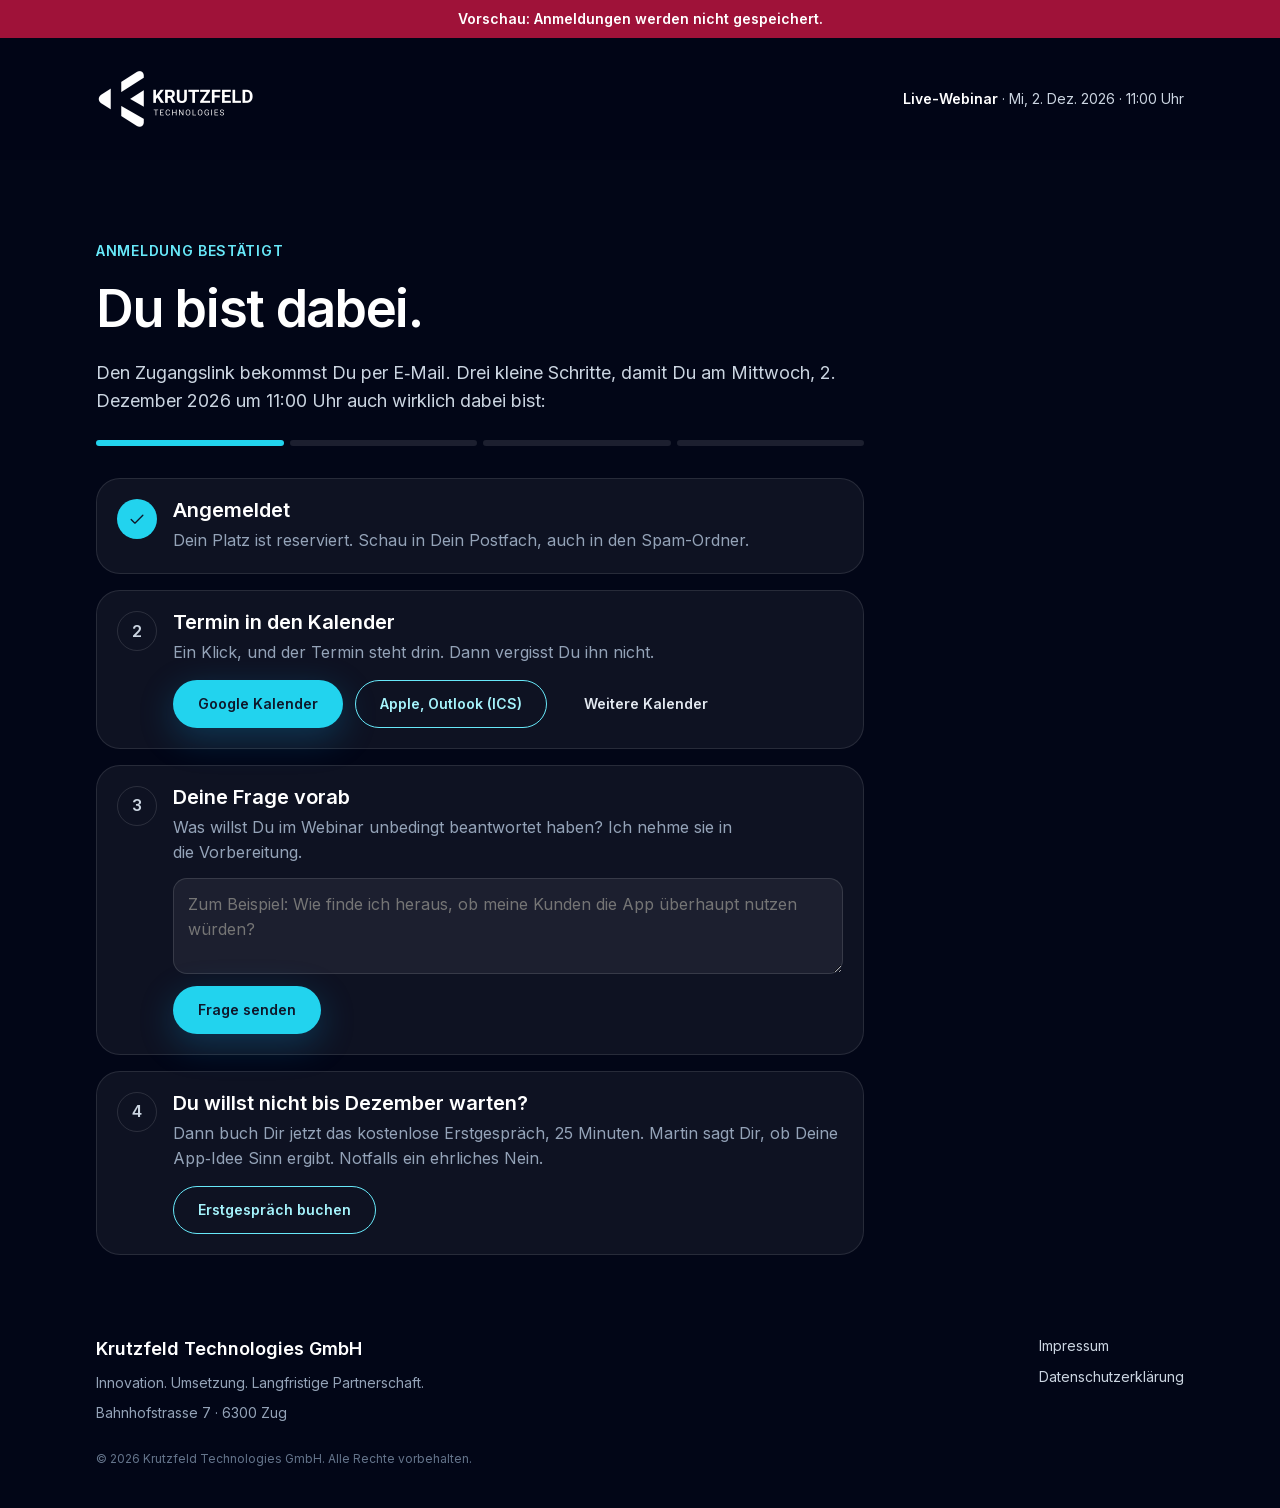
==== danke.html @ 0227784b "UX-Iteration 4: Bausteine der Website krutzfeld.tech (Super-Button, Punktlisten, Marquee, Prozesskar" ====
<!doctype html>
<html lang="de">
<head>
<meta charset="utf-8">
<meta name="viewport" content="width=device-width, initial-scale=1">
<title>Du bist dabei · Live-Webinar</title>
<meta name="robots" content="noindex, nofollow">
<link rel="preload" href="assets/fonts/inter-latin.woff2" as="font" type="font/woff2" crossorigin>
<link rel="stylesheet" href="assets/css/style.css">
<link rel="icon" href="assets/img/logo-wordmark.png">
<script src="assets/js/config.js" defer></script>
<script src="assets/js/danke.js" defer></script>
</head>
<body>
<svg width="0" height="0" style="position:absolute" aria-hidden="true"><symbol id="i-haken" viewBox="0 0 24 24"><path d="M5 12.5 9.5 17 19 7.5"/></symbol></svg>
<div class="vorschau" role="status">Vorschau: Anmeldungen werden nicht gespeichert.</div>
<header class="header"><div class="wrap">
  <a href="index.html" aria-label="Krutzfeld Technologies"><img class="logo" src="assets/img/logo-bg-black.png" alt="Krutzfeld Technologies Logo" width="640" height="360"></a>
  <p class="termin"><b>Live-Webinar</b> · <span data-ev="datumKurz">Mi, 2. Dez. 2026</span> · <span data-ev="zeitText">11:00 Uhr</span></p>
</div></header>
<main>
<section class="hero">
  <div class="wrap">
    <p class="eyebrow">Anmeldung bestätigt</p>
    <h1 style="font-size:clamp(2rem,4.5vw,3.25rem);font-weight:600;letter-spacing:-.025em;margin-top:1rem">Du bist dabei<span data-vorname-komma></span>.</h1>
    <p class="lead" style="margin-top:1.25rem;max-width:48rem">Den Zugangslink bekommst Du per E&#8209;Mail<span data-email-hinweis></span>. Drei kleine Schritte, damit Du am <span data-ev="datumLang">Mittwoch, 2. Dezember 2026</span> um <span data-ev="zeitText">11:00 Uhr</span> auch wirklich dabei bist:</p>
    <div class="fortschritt" aria-hidden="true"><i class="voll"></i><i data-f="kalender"></i><i data-f="frage"></i><i data-f="gespraech"></i></div>
    <ol class="schritte">
      <li class="erledigt"><span class="s"><svg class="i"><use href="#i-haken"/></svg></span><div><h3>Angemeldet</h3><p class="muted">Dein Platz ist reserviert. Schau in Dein Postfach, auch in den Spam-Ordner.</p></div></li>
      <li data-schritt="kalender"><span class="s">2</span><div><h3>Termin in den Kalender</h3><p class="muted">Ein Klick, und der Termin steht drin. Dann vergisst Du ihn nicht.</p>
        <div class="aktionen"><a class="cta primaer" data-kalender="google" href="#" target="_blank" rel="noopener">Google Kalender</a><a class="cta sekundaer" data-kalender="ics" href="#" download="webinar-krutzfeld.ics">Apple, Outlook (ICS)</a><a class="cta tertiaer" data-kalender="addevent" href="#" target="_blank" rel="noopener">Weitere Kalender</a></div></div></li>
      <li data-schritt="frage"><span class="s">3</span><div><h3>Deine Frage vorab</h3><p class="muted">Was willst Du im Webinar unbedingt beantwortet haben? Ich nehme sie in die Vorbereitung.</p>
        <form data-frage-form style="margin-top:.75rem;display:grid;gap:.75rem"><label class="sr-only" for="frage">Deine Frage</label><textarea id="frage" name="frage" placeholder="Zum Beispiel: Wie finde ich heraus, ob meine Kunden die App überhaupt nutzen würden?"></textarea><div><button class="cta primaer" type="submit">Frage senden</button></div><p class="muted" data-frage-ok hidden>Danke, Deine Frage ist angekommen.</p></form></div></li>
      <li data-schritt="gespraech"><span class="s">4</span><div><h3>Du willst nicht bis Dezember warten?</h3><p class="muted">Dann buch Dir jetzt das kostenlose Erstgespräch, 25 Minuten. Martin sagt Dir, ob Deine App&#8209;Idee Sinn ergibt. Notfalls ein ehrliches Nein.</p>
        <div class="aktionen"><a class="cta sekundaer" data-link="erstgespraech" href="#" target="_blank" rel="noopener">Erstgespräch buchen</a></div></div></li>
    </ol>
  </div>
</section>
</main>
<footer>
  <div class="wrap">
    <div><p class="firma">Krutzfeld Technologies GmbH</p><p class="claim">Innovation. Umsetzung. Langfristige Partnerschaft.</p><p class="claim">Bahnhofstrasse 7 · 6300 Zug</p></div>
    <nav><a href="https://krutzfeld.tech/impressum" rel="noopener">Impressum</a><a href="https://krutzfeld.tech/datenschutz" rel="noopener">Datenschutzerklärung</a></nav>
  </div>
  <p class="wrap copy">© 2026 Krutzfeld Technologies GmbH. Alle Rechte vorbehalten.</p>
</footer>
</body>
</html>
---- assets/css/style.css ----
/* Krutzfeld Technologies · Webinar-Landingpage · Bausteine der Website krutzfeld.tech (Tailwind-Stil nachgebaut) */
@font-face{font-family:'Inter';font-style:normal;font-weight:100 900;font-display:swap;src:url('../fonts/inter-latin.woff2') format('woff2');unicode-range:U+0000-00FF,U+0131,U+0152-0153,U+02BB-02BC,U+02C6,U+02DA,U+02DC,U+0304,U+0308,U+0329,U+2000-206F,U+20AC,U+2122,U+2191,U+2193,U+2212,U+2215,U+FEFF,U+FFFD}
:root{
  --slate-950:#020617;--slate-900:#0f172a;--slate-800:#1e293b;
  --white:#fff;--slate-100:#f1f5f9;--slate-200:#e2e8f0;--slate-300:#cbd5e1;--slate-400:#94a3b8;--slate-500:#64748b;
  --cyan-50:#ecfeff;--cyan-100:#cffafe;--cyan-200:#a5f3fc;--cyan-300:#67e8f9;--cyan-400:#22d3ee;
  --rose-50:#fff1f2;--rose-100:#ffe4e6;--rose-300:#fda4af;--rose-400:#fb7185;
  --max:72rem;--gutter:1rem;
}
*{box-sizing:border-box;margin:0;padding:0}
html{scroll-behavior:smooth;-webkit-text-size-adjust:100%;color-scheme:dark}
body{font-family:'Inter',system-ui,-apple-system,'Segoe UI',sans-serif;background:var(--slate-950);color:var(--slate-200);line-height:1.6;font-size:16px;overflow-x:hidden}
body.popup-offen{overflow:hidden}
img{display:block;max-width:100%;height:auto}
a{color:var(--cyan-200)}
button{font:inherit;cursor:pointer;color:inherit}
h1,h2,h3{color:var(--white);line-height:1.15;text-wrap:balance}
h2{font-size:1.875rem;font-weight:600}
@media(min-width:768px){h2{font-size:2.25rem}}
h3{font-size:1.25rem;font-weight:600}
p{text-wrap:pretty}
svg.i{width:1.25rem;height:1.25rem;stroke:currentColor;fill:none;stroke-width:1.6;stroke-linecap:round;stroke-linejoin:round;flex:none}
.sr-only{position:absolute;width:1px;height:1px;overflow:hidden;clip:rect(0 0 0 0);white-space:nowrap}
.hidden{display:none !important}

/* Raster wie die Website: max-w-6xl, px-4 md:px-6 lg:px-8 */
.wrap{max-width:var(--max);margin:0 auto;padding:0 var(--gutter)}
@media(min-width:768px){.wrap{padding:0 1.5rem}}
@media(min-width:1024px){.wrap{padding:0 2rem}}
section{padding:4rem 0}
@media(min-width:768px){section{padding:5rem 0}}
@media(min-width:1024px){section.gross{padding:6rem 0}}
.bg-900{background:var(--slate-900)}
.eyebrow{font-size:.875rem;font-weight:600;text-transform:uppercase;letter-spacing:.05em;color:var(--cyan-300)}
.eyebrow.weit{letter-spacing:.3em;font-size:.75rem;color:var(--cyan-200)}
.kopf{max-width:48rem}
.kopf>*+*{margin-top:1rem}
.lead{font-size:1.125rem;color:var(--slate-300)}
.lead.gross{font-size:1.5rem;color:var(--slate-200)}
.glow{color:oklch(.917 .08 205.041);text-shadow:0 0 10px rgba(6,182,212,.65),0 0 20px rgba(6,182,212,.45),0 0 30px rgba(14,165,233,.35),0 0 40px rgba(14,165,233,.28),0 0 50px rgba(59,130,246,.25),0 0 60px rgba(45,212,191,.2),0 0 70px rgba(255,255,255,.2)}
.muted{color:var(--slate-400)}
.stack>*+*{margin-top:1rem}

/* Listen mit Punkt wie auf der Website */
ul.punkte{list-style:none;display:grid;gap:.75rem}
ul.punkte li{display:flex;align-items:flex-start;gap:.75rem;line-height:1.6;color:var(--slate-200)}
ul.punkte li::before{content:'';flex:none;margin-top:.6rem;width:.625rem;height:.625rem;border-radius:999px;background:rgba(103,232,249,.8)}
ul.punkte.rose li::before{background:var(--rose-300)}
ul.punkte.weiss li::before{background:#fff}
ul.punkte.klein li{font-size:.9375rem}
ul.punkte.klein li::before{width:.5rem;height:.5rem;margin-top:.55rem}

/* Boxen */
.box{border:1px solid rgba(255,255,255,.1);background:rgba(255,255,255,.05);border-radius:2rem;padding:1.5rem}
@media(min-width:768px){.box{padding:2rem}}
.box.r3{border-radius:1.5rem}
.box.schatten{box-shadow:0 25px 50px -12px rgba(0,0,0,.3)}
.box.cyan{border-color:rgba(34,211,238,.3);background:rgba(34,211,238,.1);box-shadow:0 25px 50px -12px rgba(22,78,99,.4)}
.box.rose{border-color:rgba(251,113,133,.3);background:rgba(244,63,94,.1)}
.box.verlauf{background:linear-gradient(135deg,var(--slate-900),var(--slate-950) 50%,var(--slate-950));box-shadow:0 25px 50px -12px rgba(0,0,0,.4)}
.pill{display:inline-flex;align-items:center;gap:.5rem;border-radius:999px;background:rgba(103,232,249,.2);padding:.25rem 1rem;font-size:.75rem;font-weight:600;text-transform:uppercase;letter-spacing:.05em;color:var(--cyan-100)}
.pill.rand{background:transparent;border:1px solid rgba(255,255,255,.25);color:var(--slate-200);letter-spacing:.3em;font-size:.7rem;padding:.35rem .9rem}
.tilt{transform-style:preserve-3d;transition:transform .2s ease,box-shadow .2s ease,border-color .2s ease}
.tilt:hover{border-color:rgba(103,232,249,.4)}

/* Knöpfe: Super-Button der Website und CTA-Varianten */
.super{position:relative;display:inline-flex;align-items:center;justify-content:center;gap:12px;padding:14px 28px;background:linear-gradient(145deg,#0f0f0f,#1c1c1c);border:2px solid rgba(255,255,255,.2);border-radius:100px;color:#fff;font-size:16px;font-weight:600;letter-spacing:.5px;overflow:hidden;transition:all .4s ease-in-out;box-shadow:0 0 20px rgba(0,255,255,.1);backdrop-filter:blur(8px);z-index:1;text-decoration:none;text-align:center}
.super span{position:relative;z-index:1}
.super::before{content:'';position:absolute;top:-50%;left:-50%;width:200%;height:200%;background:conic-gradient(from 0deg,#00ffff,#ffffff,#c0ffff);animation:rotate 4s linear infinite;z-index:-2}
.super::after{content:'';position:absolute;inset:2px;background:#0a0a0a;border-radius:inherit;z-index:-1}
.super:hover{transform:scale(1.05);box-shadow:0 0 40px rgba(0,255,255,.2)}
.super:focus-visible{outline:2px solid var(--cyan-200);outline-offset:3px}
@keyframes rotate{to{transform:rotate(360deg)}}
.cta{display:inline-flex;align-items:center;justify-content:center;border-radius:999px;padding:.75rem 1.5rem;font-size:.875rem;font-weight:600;transition:background .2s ease,color .2s ease;text-decoration:none;border:1px solid transparent}
.cta.primaer{background:var(--cyan-400);color:var(--slate-900);box-shadow:0 10px 35px rgba(14,165,233,.25)}
.cta.primaer:hover{background:var(--cyan-300)}
.cta.sekundaer{border-color:var(--cyan-300);color:var(--cyan-200)}
.cta.sekundaer:hover{background:rgba(103,232,249,.1)}
.cta.tertiaer{color:var(--slate-200)}
.cta.tertiaer:hover{color:#fff}
.cta:focus-visible{outline:2px solid var(--cyan-200);outline-offset:2px}
.aktionen{display:flex;flex-wrap:wrap;gap:.75rem;align-items:center}
.cta-hinweis{font-size:.875rem;color:var(--slate-400);margin-top:.75rem}

/* Vorschau-Banner */
.vorschau{display:none;background:#9f1239;color:#fff;text-align:center;font-size:.875rem;font-weight:600;padding:.5rem var(--gutter)}
body.vorschau-modus .vorschau{display:block}

/* Header wie die Website */
.header{position:sticky;top:0;z-index:50;background:rgba(2,6,23,.8);backdrop-filter:blur(12px);-webkit-backdrop-filter:blur(12px)}
.header .wrap{display:flex;align-items:center;justify-content:space-between;gap:1rem;padding-top:1rem;padding-bottom:1rem}
.header .logo{width:10rem;height:auto}
.header .termin{display:none;font-size:.875rem;color:var(--slate-300)}
.header .termin b{color:#fff;font-weight:600}
@media(min-width:900px){.header .termin{display:block}}

/* Hero */
.hero{position:relative;isolation:isolate;overflow:hidden;padding:4rem 0 2rem}
@media(min-width:768px){.hero{padding:5rem 0 2.5rem}}
.hero-grid{display:grid;gap:2.5rem;align-items:center}
@media(min-width:960px){.hero-grid{grid-template-columns:minmax(0,1fr) minmax(0,1fr);gap:3rem}}
.hero h1{font-size:2.25rem;font-weight:600;letter-spacing:-.025em}
@media(min-width:640px){.hero h1{font-size:3rem}}
@media(min-width:1200px){.hero h1{font-size:3.375rem}}
.hero h1 span.block{display:block}
.hero .stack>*+*{margin-top:1.5rem}
ul.haken{list-style:none;display:grid;gap:.75rem;font-size:.875rem;color:var(--slate-300)}
ul.haken li{display:flex;align-items:flex-start;gap:.75rem;padding:0 1rem}
ul.haken li svg{color:var(--cyan-300);margin-top:.1rem}
ul.haken li span{color:var(--slate-100)}
.gastgeber-zeile{display:flex;align-items:center;gap:.875rem;color:var(--slate-300);font-size:.9375rem}
.gastgeber-zeile b{color:#fff;display:block}
.avatar{width:3.25rem;height:3.25rem;border-radius:999px;border:1px solid rgba(255,255,255,.15);background:var(--slate-800);display:flex;align-items:center;justify-content:center;color:#fff;font-weight:600;flex:none;overflow:hidden}
.avatar img{width:100%;height:100%;object-fit:cover}

/* Visual-Rahmen wie motto-visual der Website */
.visual{position:relative;display:flex;flex-direction:column;gap:.75rem;padding:.75rem;border-radius:2rem;border:1px solid rgba(255,255,255,.08);background:radial-gradient(circle at 20% 20%,rgba(34,211,238,.35),rgba(15,23,42,.95)),radial-gradient(circle at 80% 30%,rgba(14,165,233,.25),rgba(15,23,42,.95));box-shadow:0 35px 70px rgba(2,6,23,.7);isolation:isolate;overflow:hidden}
.visual .glowfeld{position:absolute;inset:9%;background:radial-gradient(circle at 35% 30%,rgba(6,182,212,.9),transparent 60%),radial-gradient(circle at 70% 80%,rgba(236,72,153,.5),transparent 70%);filter:blur(45px);opacity:.55;pointer-events:none;z-index:0}
.visual .inhalt{position:relative;z-index:1;border-radius:1.5rem;background:rgba(2,6,23,.55);border:1px solid rgba(255,255,255,.08);padding:1.5rem 1rem;display:flex;justify-content:center}
.visual .caption{position:relative;z-index:1;display:flex;align-items:center;justify-content:space-between;gap:1rem;padding:1rem 1.25rem;border-radius:1.5rem;border:1px solid rgba(255,255,255,.12);background:rgba(8,14,35,.65);backdrop-filter:blur(16px);-webkit-backdrop-filter:blur(16px);font-size:.9375rem;color:var(--slate-200)}
.visual .caption b{color:#fff;font-weight:600}

/* Handy-Mock (schlicht, wie ein Screenshot-Rahmen der Website) */
.phone{width:min(260px,70vw);aspect-ratio:9/16;border-radius:2rem;border:1px solid rgba(255,255,255,.12);background:var(--slate-900);box-shadow:0 20px 60px rgba(2,6,23,.6);padding:1rem;display:flex;flex-direction:column;gap:.75rem}
.phone .titel{display:flex;justify-content:space-between;align-items:baseline;font-size:.875rem;font-weight:600;color:#fff}
.phone .titel span{color:var(--slate-400);font-weight:500}
.phone .fort{height:.375rem;border-radius:999px;background:rgba(255,255,255,.08);overflow:hidden}
.phone .fort i{display:block;height:100%;width:66%;background:var(--cyan-400);border-radius:999px}
.phone .zeile{display:flex;align-items:center;justify-content:space-between;gap:.5rem;border-radius:.875rem;border:1px solid rgba(255,255,255,.1);background:rgba(255,255,255,.04);padding:.75rem .875rem;font-size:.875rem;color:var(--slate-100)}
.phone .zeile svg{color:var(--cyan-300)}
.phone .zeile.offen{border-style:dashed;color:var(--slate-300)}
.phone .zeile.offen svg{color:var(--slate-500)}
.phone .knopf{margin-top:auto;border-radius:999px;background:var(--cyan-400);color:var(--slate-900);text-align:center;padding:.7rem;font-size:.875rem;font-weight:600}

/* Marquee wie die Website */
.marquee{padding:1.5rem 0 2.5rem}
.marquee p{margin-bottom:2rem;text-align:center;font-size:1rem;font-weight:600;text-transform:uppercase;letter-spacing:.3em;color:var(--cyan-200);filter:drop-shadow(0 0 18px rgba(34,211,238,.4))}
.marquee .spur{position:relative;overflow:hidden}
.marquee .spur::before,.marquee .spur::after{content:'';position:absolute;top:0;bottom:0;width:5rem;z-index:1;pointer-events:none}
.marquee .spur::before{left:0;background:linear-gradient(to right,var(--slate-950),rgba(2,6,23,.7),transparent)}
.marquee .spur::after{right:0;background:linear-gradient(to left,var(--slate-950),rgba(2,6,23,.7),transparent)}
.marquee .reihe{--d:50s;display:inline-flex;gap:3rem;padding:0 1rem;animation:marquee var(--d) linear infinite;animation-delay:calc(var(--d) * -.5);will-change:transform}
.marquee .reihe span{font-size:.95rem;letter-spacing:.2em;text-transform:uppercase;color:rgba(34,211,238,.9);white-space:nowrap;text-shadow:0 0 18px rgba(34,211,238,.45),0 0 28px rgba(8,145,178,.35)}
@keyframes marquee{from{transform:translateX(-50%)}to{transform:translateX(0)}}

/* Leiter (Denkfehler) */
.leiter-wrap{display:grid;gap:2.5rem;align-items:center;margin-top:3rem}
@media(min-width:960px){.leiter-wrap{grid-template-columns:minmax(0,1fr) minmax(0,1fr);gap:3rem}}
.leiter{position:relative;list-style:none;display:flex;flex-direction:column;gap:.625rem}
.leiter li{display:flex;align-items:center;gap:1rem;border:1px solid rgba(255,255,255,.1);background:rgba(255,255,255,.05);border-radius:1rem;padding:.9rem 1.1rem;position:relative;color:var(--slate-100)}
.leiter li .s{flex:none;width:2rem;height:2rem;border-radius:.6rem;background:rgba(103,232,249,.12);color:var(--cyan-200);display:flex;align-items:center;justify-content:center;font-weight:600;font-size:.875rem}
.leiter li.verdeckt .t{filter:blur(6px);user-select:none;color:var(--slate-300);max-width:calc(100% - 7rem);overflow:hidden;white-space:nowrap}
.leiter li.verdeckt .s{color:var(--slate-400);background:rgba(255,255,255,.05)}
.leiter li.verdeckt .live{margin-left:auto;font-size:.7rem;letter-spacing:.2em;text-transform:uppercase;color:var(--cyan-200);border:1px solid rgba(165,243,252,.35);border-radius:999px;padding:.2rem .6rem;white-space:nowrap}
.leiter li.ziel{border-color:rgba(103,232,249,.4);background:rgba(34,211,238,.08)}
.leiter svg.sprung{position:absolute;left:0;top:0;width:100%;height:100%;pointer-events:none;overflow:visible}
.leiter svg.sprung path{fill:none;stroke:var(--rose-300);stroke-width:2.5;stroke-linecap:round;stroke-dasharray:100 300;stroke-dashoffset:101;transition:stroke-dashoffset 1.6s ease .3s}
.visible .leiter svg.sprung path{stroke-dashoffset:0}
.leiter svg.sprung .spitze{fill:var(--rose-300);opacity:0;transition:opacity .3s ease 1.7s}
.visible .leiter svg.sprung .spitze{opacity:1}
.sprung-label{position:absolute;left:2.6rem;border:1px solid rgba(251,113,133,.4);background:rgba(244,63,94,.12);color:var(--rose-100);font-size:.8rem;font-weight:600;border-radius:999px;padding:.3rem .7rem;white-space:nowrap;opacity:0;transition:opacity .4s ease 1.2s}
.visible .sprung-label{opacity:1}

/* Raster */
.grid{display:grid;gap:1.5rem}
@media(min-width:768px){.grid.c2{grid-template-columns:1fr 1fr}.grid.c3{grid-template-columns:repeat(3,1fr)}}
.phase{font-size:.75rem;font-weight:600;text-transform:uppercase;letter-spacing:.3em;color:var(--cyan-200)}
.box h3.gross{font-size:1.5rem;margin-top:.75rem}
.box .unter{margin-top:.5rem;font-size:.875rem;color:var(--slate-200)}
.box ul.punkte{margin-top:1.5rem}

/* Beweis: Block wie eine Referenz der Website */
.referenz{display:flex;flex-direction:column;gap:2rem;padding:1.5rem}
@media(min-width:768px){.referenz{flex-direction:row;padding:2.5rem}}
.referenz.umgekehrt{flex-direction:column}
@media(min-width:768px){.referenz.umgekehrt{flex-direction:row-reverse}}
.referenz .bild{width:100%}
@media(min-width:768px){.referenz .bild{width:33.333%}}
.referenz .text{width:100%}
@media(min-width:768px){.referenz .text{width:66.666%}}
.referenz .text>*+*{margin-top:1rem}
.referenz .tag{font-size:.75rem;font-weight:600;text-transform:uppercase;letter-spacing:.05em;color:var(--cyan-200)}
.referenz h3{font-size:1.875rem}
.referenz .rolle{font-size:1rem;font-weight:500;color:var(--slate-300);margin-top:.5rem}
.referenz .bildrahmen{position:relative;overflow:hidden;border-radius:1.5rem;border:1px solid rgba(255,255,255,.1);background:rgba(255,255,255,.05)}
.referenz .bildrahmen img{width:100%;aspect-ratio:1;object-fit:cover}
.referenz .hinweis{font-size:.875rem;color:var(--slate-400)}
.kennzahlen{display:grid;grid-template-columns:repeat(3,1fr);gap:1rem;border-radius:1.5rem;border:1px solid rgba(255,255,255,.1);background:rgba(255,255,255,.05);padding:1.25rem}
@media(min-width:768px){.kennzahlen{grid-template-columns:1fr;gap:1.25rem;padding:1.5rem;height:100%}}
.kennzahlen b{display:block;font-size:2.25rem;font-weight:600;color:#fff;line-height:1}
.kennzahlen span{display:block;margin-top:.35rem;font-size:.8rem;text-transform:uppercase;letter-spacing:.1em;color:var(--slate-400)}
.weg{list-style:none;display:grid;gap:.75rem}
.weg li{display:grid;grid-template-columns:6.5rem 1fr;gap:1rem;align-items:start;border-top:1px solid rgba(255,255,255,.08);padding-top:.75rem}
.weg li .lbl{font-size:.75rem;font-weight:600;text-transform:uppercase;letter-spacing:.2em;color:var(--slate-400);padding-top:.2rem}
.weg li.vorher .lbl{color:var(--rose-300)}
.weg li.danach .lbl{color:var(--cyan-200)}
.weg li p{color:var(--slate-100);font-size:.9375rem}
.zitat{font-size:1.5rem;font-weight:600;color:#fff;line-height:1.35}
@media(min-width:768px){.zitat{font-size:1.75rem}}

/* Ticket als Garantie-Block */
.ticket{display:grid;gap:2rem;align-items:center}
@media(min-width:900px){.ticket{grid-template-columns:minmax(0,1.2fr) minmax(0,.8fr)}}
.ticket h2{margin-top:1rem}
.ticket dl{display:grid;grid-template-columns:auto 1fr;gap:.5rem 1.25rem;margin-top:1.5rem;font-size:1rem}
.ticket dt{color:var(--cyan-100);opacity:.8}
.ticket dd{color:#fff;font-weight:500}
.ticket .rechts{display:flex;flex-direction:column;align-items:flex-start;gap:1rem;border-left:0;padding:0}
@media(min-width:900px){.ticket .rechts{border-left:1px solid rgba(255,255,255,.15);padding-left:2rem}}

/* Für wen: Vergleich */
.vergleich h3{font-size:1.25rem}
.vergleich .box.rose h3{color:var(--rose-50)}
.vergleich .box.cyan h3{color:var(--cyan-50)}
.vergleich ul.punkte{margin-top:1.25rem;font-size:.9375rem}
.vergleich .box.rose ul li{color:rgba(255,228,230,.85)}
.vergleich .box.cyan ul li{color:rgba(207,250,254,.9)}

/* Gastgeber wie founder */
.founder{display:flex;flex-direction:column;align-items:center;gap:2.5rem}
@media(min-width:768px){.founder{flex-direction:row}}
.founder .links{width:100%;max-width:28rem}
@media(min-width:768px){.founder .links,.founder .rechts{width:50%}}
.founder .rechts>*+*{margin-top:1.25rem}
.founder .rechts p{color:var(--slate-200)}
.founder .bildkarte{border-radius:2rem;border:1px solid rgba(255,255,255,.1);background:rgba(255,255,255,.05);padding:1.5rem;box-shadow:0 25px 50px -12px rgba(0,0,0,.3)}
.founder .bildkarte img{border-radius:1.5rem;width:100%;aspect-ratio:1;object-fit:cover;background:#000}
.founder .bildkarte .name{margin-top:1rem;text-align:center;color:#fff;font-weight:600}
.founder .bildkarte .rolle{text-align:center;font-size:.875rem;color:var(--slate-400)}

/* FAQ wie die Website (Artikel, keine Klappen) */
.faq{display:grid;gap:1rem;margin-top:3rem}
@media(min-width:900px){.faq{grid-template-columns:1fr 1fr}}
.faq article{border-radius:1.5rem;border:1px solid rgba(255,255,255,.1);background:rgba(255,255,255,.05);padding:1.25rem}
.faq article h3{font-size:1.125rem}
.faq article p{margin-top:.75rem;color:var(--slate-200)}

/* Motto / Schluss */
.motto{display:grid;gap:2.5rem;align-items:center}
@media(min-width:1024px){.motto{grid-template-columns:minmax(0,1.15fr) minmax(0,.85fr)}}
.motto .statement{font-size:1.875rem;font-weight:600;color:#fff}
@media(min-width:768px){.motto .statement{font-size:2.25rem}}
.motto .stack>*+*{margin-top:1rem}

footer{padding:2.5rem 0;color:var(--slate-300);font-size:.875rem}
footer .wrap{display:flex;flex-direction:column;align-items:flex-start;justify-content:space-between;gap:1.5rem}
@media(min-width:768px){footer .wrap{flex-direction:row}}
footer .firma{font-size:1.125rem;font-weight:600;color:#fff}
footer .claim{margin-top:.5rem;color:var(--slate-400)}
footer nav{display:flex;flex-direction:column;gap:.5rem}
footer nav a{color:var(--slate-300);text-decoration:none}
footer nav a:hover{color:#fff}
footer .copy{margin-top:1.5rem;font-size:.75rem;color:var(--slate-500)}

/* Reveal wie animate-section */
.reveal{opacity:0;transform:translateY(20px);transition:opacity .8s ease,transform .8s ease}
.reveal.visible{opacity:1;transform:none}

/* Sticky-CTA Handy */
.sticky-cta{position:fixed;left:0;right:0;bottom:0;z-index:40;display:flex;align-items:center;justify-content:space-between;gap:.75rem;padding:.625rem var(--gutter) calc(.625rem + env(safe-area-inset-bottom));background:rgba(2,6,23,.9);backdrop-filter:blur(12px);-webkit-backdrop-filter:blur(12px);border-top:1px solid rgba(255,255,255,.1);transform:translateY(110%);transition:transform .3s ease}
.sticky-cta.zeigen{transform:none}
.sticky-cta .t{font-size:.875rem;color:var(--slate-300);line-height:1.3}
.sticky-cta .t b{display:block;color:#fff;font-weight:600}
body.popup-offen .sticky-cta{transform:translateY(110%)}
@media(min-width:760px){.sticky-cta{display:none}}

/* Modal / Popup */
.modal{position:fixed;inset:0;z-index:100;display:none;align-items:flex-end;justify-content:center;background:rgba(2,6,23,.78);backdrop-filter:blur(6px);-webkit-backdrop-filter:blur(6px)}
.modal.offen{display:flex}
@media(min-width:720px){.modal{align-items:center;padding:1.5rem}}
.pop{background:var(--slate-900);border:1px solid rgba(255,255,255,.1);border-radius:2rem 2rem 0 0;width:100%;max-width:34rem;max-height:92vh;overflow:auto;padding:1.5rem 1.25rem 1.75rem;display:flex;flex-direction:column;gap:1rem;position:relative;box-shadow:0 30px 90px rgba(0,0,0,.7)}
.pop>*{flex-shrink:0}
@media(min-width:720px){.pop{border-radius:2rem;padding:2rem}}
.pop .schliessen{position:absolute;right:1rem;top:1rem;background:transparent;border:0;color:var(--slate-400);padding:.4rem;border-radius:999px;display:flex}
.pop .schliessen:hover{color:#fff;background:rgba(255,255,255,.06)}
.pop h3{font-size:1.5rem;padding-right:2.5rem}
.pop .termin{display:flex;flex-wrap:wrap;gap:.5rem 1rem;font-size:.9375rem;color:var(--slate-300);border-radius:1rem;border:1px solid rgba(255,255,255,.12);background:rgba(255,255,255,.04);padding:.875rem 1rem}
.pop .termin b{color:#fff;font-weight:600}
.pop form{display:grid;gap:.75rem}
.pop label{font-size:.875rem;color:var(--slate-400);display:grid;gap:.35rem}
.pop input{width:100%;background:rgba(255,255,255,.06);border:1px solid rgba(255,255,255,.12);border-radius:.875rem;padding:.8rem .9rem;color:#fff;font-size:1rem}
.pop input:focus{outline:2px solid var(--cyan-300);outline-offset:1px;border-color:transparent}
.pop .super{width:100%;margin-top:.25rem}
.pop .klein{font-size:.8125rem;color:var(--slate-400);text-align:center}
.pop .fehler{display:none;color:var(--rose-300);font-size:.875rem}
.pop .fehler.zeigen{display:block}
.kacheln{display:grid;gap:.625rem}
@media(min-width:560px){.kacheln{grid-template-columns:1fr 1fr}}
.kachel{display:flex;flex-direction:column;align-items:flex-start;gap:.25rem;text-align:left;background:rgba(255,255,255,.04);border:1px solid rgba(255,255,255,.12);border-radius:1rem;padding:.9rem 1rem;color:var(--slate-100);font-weight:600;font-size:.9375rem;line-height:1.3;transition:border-color .2s ease,background .2s ease}
.kachel small{font-weight:400;color:var(--slate-400);font-size:.8125rem}
.kachel:hover,.kachel:focus-visible{border-color:var(--cyan-300);outline:0;background:rgba(103,232,249,.08)}
.kachel.aktiv{border-color:var(--cyan-300);background:rgba(103,232,249,.1)}

/* Danke-Seite */
.schritte{list-style:none;display:grid;gap:1rem;margin-top:2rem;max-width:48rem}
.schritte li{display:grid;grid-template-columns:2.5rem 1fr;gap:1rem;border-radius:1.5rem;border:1px solid rgba(255,255,255,.1);background:rgba(255,255,255,.05);padding:1.25rem}
.schritte li .s{width:2.5rem;height:2.5rem;border-radius:999px;display:flex;align-items:center;justify-content:center;font-weight:600;border:1px solid rgba(255,255,255,.12);color:var(--slate-300)}
.schritte li.erledigt .s{background:var(--cyan-400);color:var(--slate-900);border-color:transparent}
.schritte li h3{margin-bottom:.35rem}
.schritte .aktionen{margin-top:.875rem}
textarea{width:100%;min-height:6rem;background:rgba(255,255,255,.06);border:1px solid rgba(255,255,255,.12);border-radius:.875rem;padding:.8rem .9rem;color:#fff;font:inherit;font-size:1rem;resize:vertical}
textarea:focus{outline:2px solid var(--cyan-300);outline-offset:1px}
.fortschritt{display:flex;gap:.375rem;margin-top:1.5rem;max-width:48rem}
.fortschritt i{flex:1;height:.375rem;border-radius:999px;background:rgba(255,255,255,.1)}
.fortschritt i.voll{background:var(--cyan-400)}

@media(prefers-reduced-motion:reduce){
  *,*::before,*::after{animation:none !important;transition:none !important}
  .reveal{opacity:1;transform:none}
  .leiter svg.sprung path{stroke-dashoffset:0}.leiter svg.sprung .spitze,.sprung-label{opacity:1}
}
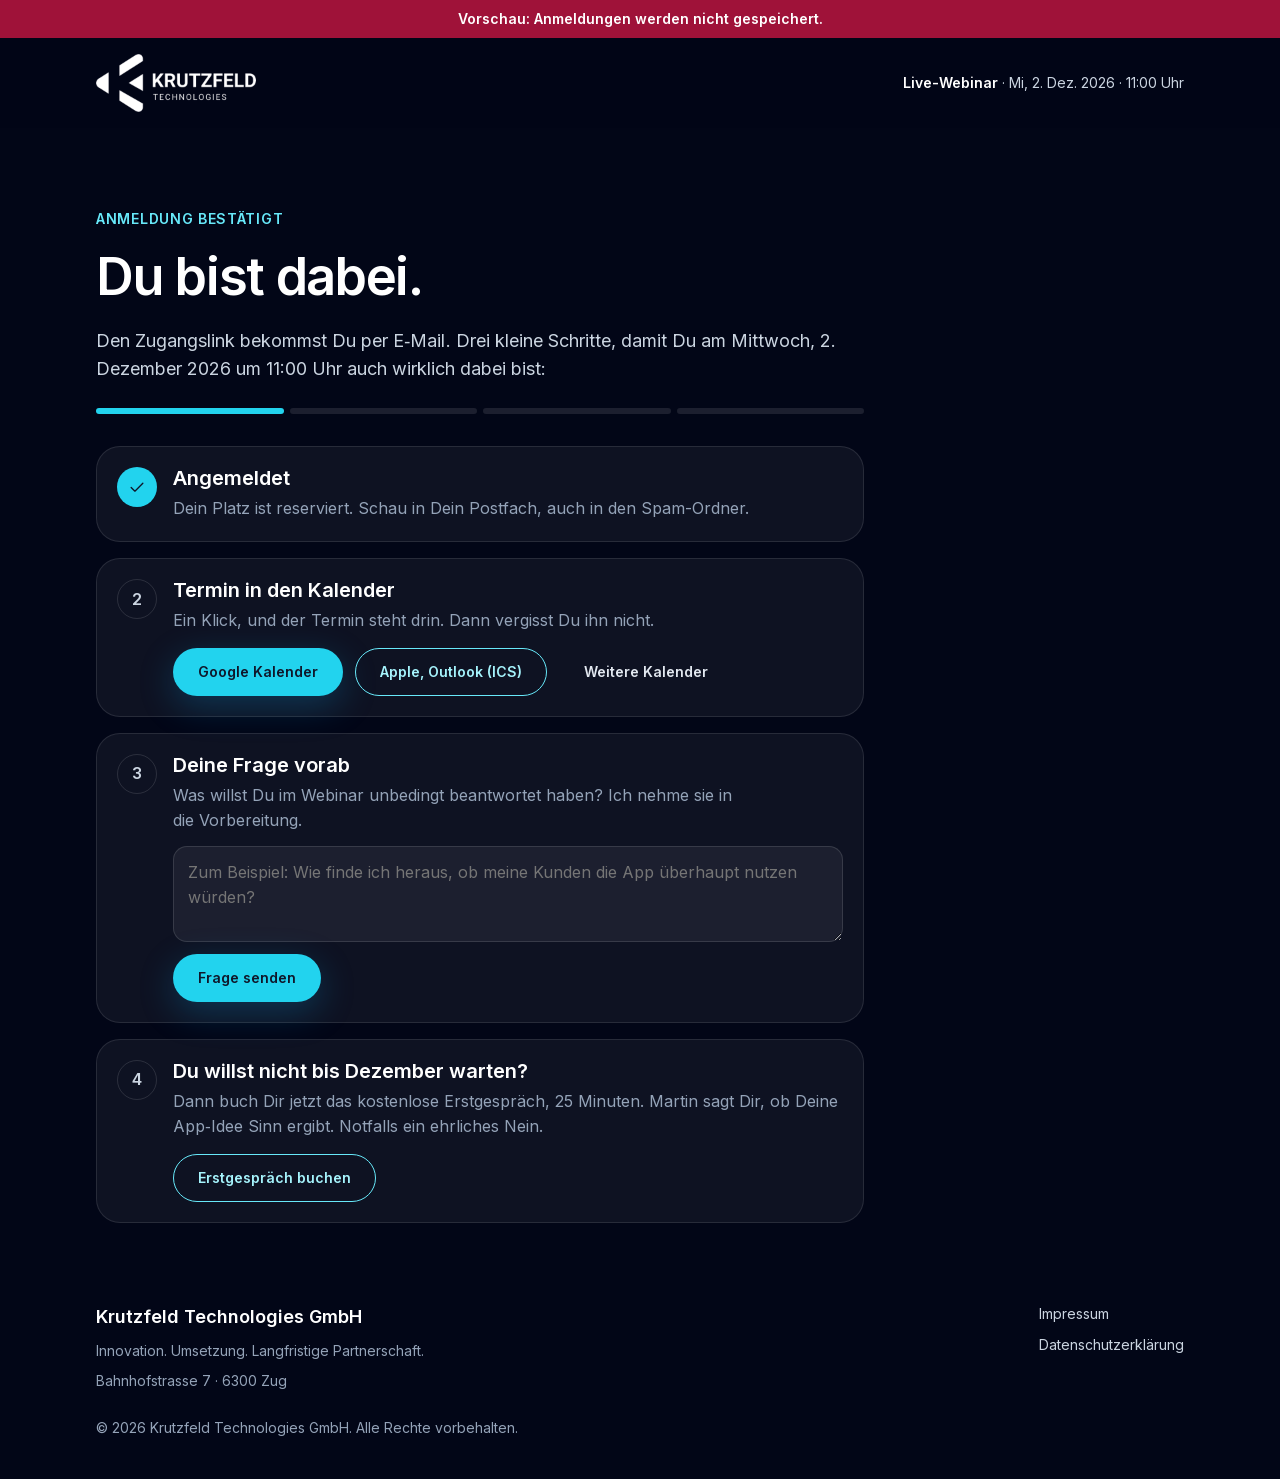
==== commit f2d9f35b: "UX-Iteration 4b: Schriftgrößen ab 14 px, Fußzeilenkontrast, transparentes Logo im Header, Founder-Bi" ====
--- a/danke.html
+++ b/danke.html
@@ -15,7 +15,7 @@
 <svg width="0" height="0" style="position:absolute" aria-hidden="true"><symbol id="i-haken" viewBox="0 0 24 24"><path d="M5 12.5 9.5 17 19 7.5"/></symbol></svg>
 <div class="vorschau" role="status">Vorschau: Anmeldungen werden nicht gespeichert.</div>
 <header class="header"><div class="wrap">
-  <a href="index.html" aria-label="Krutzfeld Technologies"><img class="logo" src="assets/img/logo-bg-black.png" alt="Krutzfeld Technologies Logo" width="640" height="360"></a>
+  <a href="index.html" aria-label="Krutzfeld Technologies"><img class="logo" src="assets/img/logo-wordmark.png" alt="Krutzfeld Technologies Logo" width="480" height="174"></a>
   <p class="termin"><b>Live-Webinar</b> · <span data-ev="datumKurz">Mi, 2. Dez. 2026</span> · <span data-ev="zeitText">11:00 Uhr</span></p>
 </div></header>
 <main>
--- a/assets/css/style.css
+++ b/assets/css/style.css
@@ -59,7 +59,7 @@
 .box.rose{border-color:rgba(251,113,133,.3);background:rgba(244,63,94,.1)}
 .box.verlauf{background:linear-gradient(135deg,var(--slate-900),var(--slate-950) 50%,var(--slate-950));box-shadow:0 25px 50px -12px rgba(0,0,0,.4)}
 .pill{display:inline-flex;align-items:center;gap:.5rem;border-radius:999px;background:rgba(103,232,249,.2);padding:.25rem 1rem;font-size:.75rem;font-weight:600;text-transform:uppercase;letter-spacing:.05em;color:var(--cyan-100)}
-.pill.rand{background:transparent;border:1px solid rgba(255,255,255,.25);color:var(--slate-200);letter-spacing:.3em;font-size:.7rem;padding:.35rem .9rem}
+.pill.rand{background:transparent;border:1px solid rgba(255,255,255,.25);color:var(--slate-200);letter-spacing:.2em;font-size:.875rem;padding:.35rem .9rem}
 .tilt{transform-style:preserve-3d;transition:transform .2s ease,box-shadow .2s ease,border-color .2s ease}
 .tilt:hover{border-color:rgba(103,232,249,.4)}
 
@@ -90,6 +90,7 @@
 .header{position:sticky;top:0;z-index:50;background:rgba(2,6,23,.8);backdrop-filter:blur(12px);-webkit-backdrop-filter:blur(12px)}
 .header .wrap{display:flex;align-items:center;justify-content:space-between;gap:1rem;padding-top:1rem;padding-bottom:1rem}
 .header .logo{width:10rem;height:auto}
+@media(max-width:480px){.header .logo{width:8rem}}
 .header .termin{display:none;font-size:.875rem;color:var(--slate-300)}
 .header .termin b{color:#fff;font-weight:600}
 @media(min-width:900px){.header .termin{display:block}}
@@ -146,12 +147,14 @@
 /* Leiter (Denkfehler) */
 .leiter-wrap{display:grid;gap:2.5rem;align-items:center;margin-top:3rem}
 @media(min-width:960px){.leiter-wrap{grid-template-columns:minmax(0,1fr) minmax(0,1fr);gap:3rem}}
+.leiter-wrap>*{min-width:0}
 .leiter{position:relative;list-style:none;display:flex;flex-direction:column;gap:.625rem}
+.leiter li .t{flex:1 1 auto;min-width:0}
 .leiter li{display:flex;align-items:center;gap:1rem;border:1px solid rgba(255,255,255,.1);background:rgba(255,255,255,.05);border-radius:1rem;padding:.9rem 1.1rem;position:relative;color:var(--slate-100)}
 .leiter li .s{flex:none;width:2rem;height:2rem;border-radius:.6rem;background:rgba(103,232,249,.12);color:var(--cyan-200);display:flex;align-items:center;justify-content:center;font-weight:600;font-size:.875rem}
 .leiter li.verdeckt .t{filter:blur(6px);user-select:none;color:var(--slate-300);max-width:calc(100% - 7rem);overflow:hidden;white-space:nowrap}
 .leiter li.verdeckt .s{color:var(--slate-400);background:rgba(255,255,255,.05)}
-.leiter li.verdeckt .live{margin-left:auto;font-size:.7rem;letter-spacing:.2em;text-transform:uppercase;color:var(--cyan-200);border:1px solid rgba(165,243,252,.35);border-radius:999px;padding:.2rem .6rem;white-space:nowrap}
+.leiter li.verdeckt .live{margin-left:auto;font-size:.875rem;letter-spacing:.15em;text-transform:uppercase;color:var(--cyan-200);border:1px solid rgba(165,243,252,.35);border-radius:999px;padding:.2rem .6rem;white-space:nowrap}
 .leiter li.ziel{border-color:rgba(103,232,249,.4);background:rgba(34,211,238,.08)}
 .leiter svg.sprung{position:absolute;left:0;top:0;width:100%;height:100%;pointer-events:none;overflow:visible}
 .leiter svg.sprung path{fill:none;stroke:var(--rose-300);stroke-width:2.5;stroke-linecap:round;stroke-dasharray:100 300;stroke-dashoffset:101;transition:stroke-dashoffset 1.6s ease .3s}
@@ -224,7 +227,7 @@
 .founder .rechts>*+*{margin-top:1.25rem}
 .founder .rechts p{color:var(--slate-200)}
 .founder .bildkarte{border-radius:2rem;border:1px solid rgba(255,255,255,.1);background:rgba(255,255,255,.05);padding:1.5rem;box-shadow:0 25px 50px -12px rgba(0,0,0,.3)}
-.founder .bildkarte img{border-radius:1.5rem;width:100%;aspect-ratio:1;object-fit:cover;background:#000}
+.founder .bildkarte img{border-radius:1.5rem;width:100%;aspect-ratio:1;object-fit:contain;background:#000;padding:1.5rem}
 .founder .bildkarte .name{margin-top:1rem;text-align:center;color:#fff;font-weight:600}
 .founder .bildkarte .rolle{text-align:center;font-size:.875rem;color:var(--slate-400)}
 
@@ -250,7 +253,7 @@
 footer nav{display:flex;flex-direction:column;gap:.5rem}
 footer nav a{color:var(--slate-300);text-decoration:none}
 footer nav a:hover{color:#fff}
-footer .copy{margin-top:1.5rem;font-size:.75rem;color:var(--slate-500)}
+footer .copy{margin-top:1.5rem;font-size:.875rem;color:var(--slate-400)}
 
 /* Reveal wie animate-section */
 .reveal{opacity:0;transform:translateY(20px);transition:opacity .8s ease,transform .8s ease}
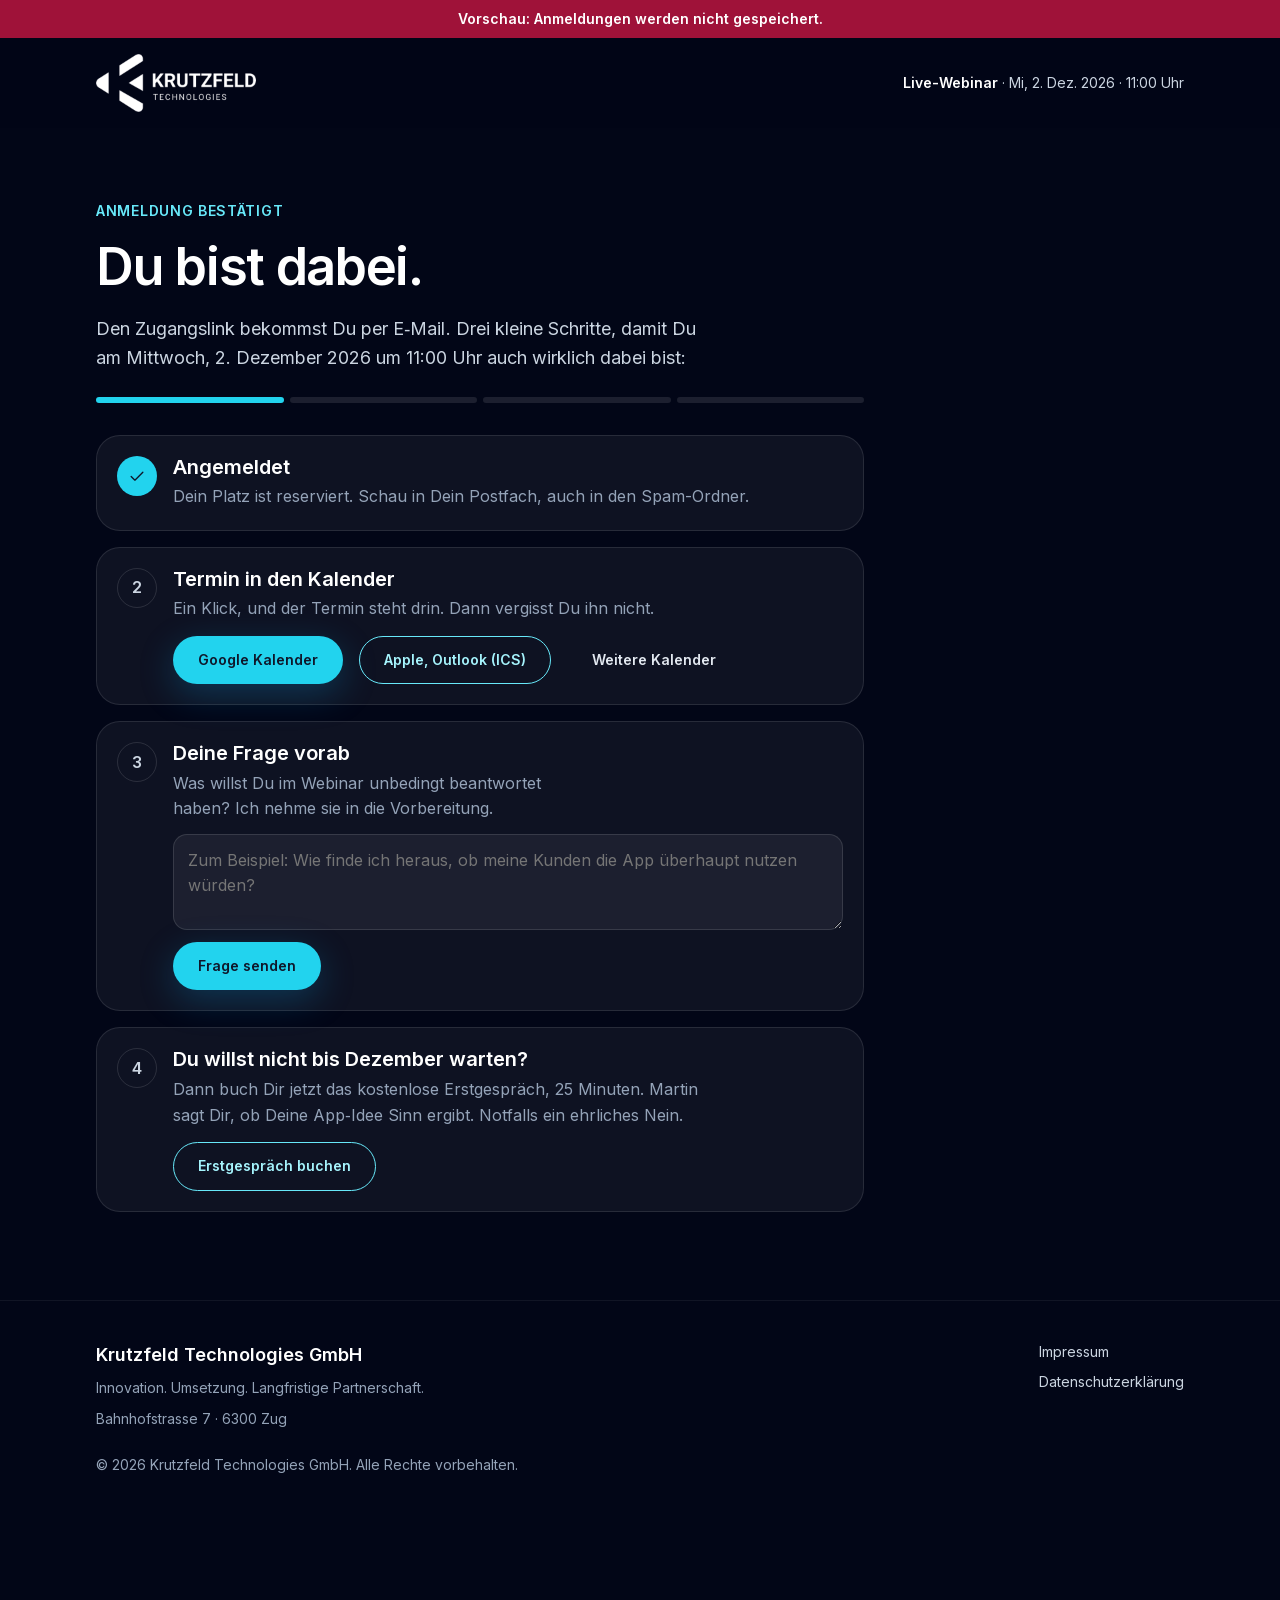
==== commit 31618aa2: "Neue Fassung der Anmeldeseite aus krutzfeld-webinar-lp.zip (13.11.2026) übernommen Unverändert aus d" ====
--- a/danke.html
+++ b/danke.html
@@ -6,9 +6,9 @@
 <title>Du bist dabei · Live-Webinar</title>
 <meta name="robots" content="noindex, nofollow">
 <link rel="preload" href="assets/fonts/inter-latin.woff2" as="font" type="font/woff2" crossorigin>
-<link rel="stylesheet" href="assets/css/style.css">
+<link rel="stylesheet" href="assets/css/style.css?v=1794560580">
 <link rel="icon" href="assets/img/logo-wordmark.png">
-<script src="assets/js/config.js" defer></script>
+<script src="assets/js/config.js?v=1794560580" defer></script>
 <script src="assets/js/danke.js" defer></script>
 </head>
 <body>
--- a/assets/css/style.css
+++ b/assets/css/style.css
@@ -32,7 +32,7 @@
 @media(min-width:1024px){section.gross{padding:6rem 0}}
 .bg-900{background:var(--slate-900)}
 .eyebrow{font-size:.875rem;font-weight:600;text-transform:uppercase;letter-spacing:.05em;color:var(--cyan-300)}
-.eyebrow.weit{letter-spacing:.3em;font-size:.75rem;color:var(--cyan-200)}
+.eyebrow.weit{letter-spacing:.3em;font-size:.875rem;color:var(--cyan-200)}
 .kopf{max-width:48rem}
 .kopf>*+*{margin-top:1rem}
 .lead{font-size:1.125rem;color:var(--slate-300)}
@@ -58,7 +58,7 @@
 .box.cyan{border-color:rgba(34,211,238,.3);background:rgba(34,211,238,.1);box-shadow:0 25px 50px -12px rgba(22,78,99,.4)}
 .box.rose{border-color:rgba(251,113,133,.3);background:rgba(244,63,94,.1)}
 .box.verlauf{background:linear-gradient(135deg,var(--slate-900),var(--slate-950) 50%,var(--slate-950));box-shadow:0 25px 50px -12px rgba(0,0,0,.4)}
-.pill{display:inline-flex;align-items:center;gap:.5rem;border-radius:999px;background:rgba(103,232,249,.2);padding:.25rem 1rem;font-size:.75rem;font-weight:600;text-transform:uppercase;letter-spacing:.05em;color:var(--cyan-100)}
+.pill{display:inline-flex;align-items:center;gap:.5rem;border-radius:999px;background:rgba(103,232,249,.2);padding:.25rem 1rem;font-size:.875rem;font-weight:600;text-transform:uppercase;letter-spacing:.05em;color:var(--cyan-100)}
 .pill.rand{background:transparent;border:1px solid rgba(255,255,255,.25);color:var(--slate-200);letter-spacing:.2em;font-size:.875rem;padding:.35rem .9rem}
 .tilt{transform-style:preserve-3d;transition:transform .2s ease,box-shadow .2s ease,border-color .2s ease}
 .tilt:hover{border-color:rgba(103,232,249,.4)}
@@ -118,6 +118,7 @@
 .visual{position:relative;display:flex;flex-direction:column;gap:.75rem;padding:.75rem;border-radius:2rem;border:1px solid rgba(255,255,255,.08);background:radial-gradient(circle at 20% 20%,rgba(34,211,238,.35),rgba(15,23,42,.95)),radial-gradient(circle at 80% 30%,rgba(14,165,233,.25),rgba(15,23,42,.95));box-shadow:0 35px 70px rgba(2,6,23,.7);isolation:isolate;overflow:hidden}
 .visual .glowfeld{position:absolute;inset:9%;background:radial-gradient(circle at 35% 30%,rgba(6,182,212,.9),transparent 60%),radial-gradient(circle at 70% 80%,rgba(236,72,153,.5),transparent 70%);filter:blur(45px);opacity:.55;pointer-events:none;z-index:0}
 .visual .inhalt{position:relative;z-index:1;border-radius:1.5rem;background:rgba(2,6,23,.55);border:1px solid rgba(255,255,255,.08);padding:1.5rem 1rem;display:flex;justify-content:center}
+.visual video.teaser{position:relative;z-index:1;display:block;width:100%;height:auto;aspect-ratio:16/9;border-radius:1.5rem;background:#020617;border:1px solid rgba(255,255,255,.08);object-fit:cover}
 .visual .caption{position:relative;z-index:1;display:flex;align-items:center;justify-content:space-between;gap:1rem;padding:1rem 1.25rem;border-radius:1.5rem;border:1px solid rgba(255,255,255,.12);background:rgba(8,14,35,.65);backdrop-filter:blur(16px);-webkit-backdrop-filter:blur(16px);font-size:.9375rem;color:var(--slate-200)}
 .visual .caption b{color:#fff;font-weight:600}
 
@@ -161,13 +162,13 @@
 .visible .leiter svg.sprung path{stroke-dashoffset:0}
 .leiter svg.sprung .spitze{fill:var(--rose-300);opacity:0;transition:opacity .3s ease 1.7s}
 .visible .leiter svg.sprung .spitze{opacity:1}
-.sprung-label{position:absolute;left:2.6rem;border:1px solid rgba(251,113,133,.4);background:rgba(244,63,94,.12);color:var(--rose-100);font-size:.8rem;font-weight:600;border-radius:999px;padding:.3rem .7rem;white-space:nowrap;opacity:0;transition:opacity .4s ease 1.2s}
+.sprung-label{position:absolute;left:2.6rem;border:1px solid rgba(251,113,133,.4);background:rgba(244,63,94,.12);color:var(--rose-100);font-size:.875rem;font-weight:600;border-radius:999px;padding:.3rem .7rem;white-space:nowrap;opacity:0;transition:opacity .4s ease 1.2s}
 .visible .sprung-label{opacity:1}
 
 /* Raster */
 .grid{display:grid;gap:1.5rem}
 @media(min-width:768px){.grid.c2{grid-template-columns:1fr 1fr}.grid.c3{grid-template-columns:repeat(3,1fr)}}
-.phase{font-size:.75rem;font-weight:600;text-transform:uppercase;letter-spacing:.3em;color:var(--cyan-200)}
+.phase{font-size:.875rem;font-weight:600;text-transform:uppercase;letter-spacing:.3em;color:var(--cyan-200)}
 .box h3.gross{font-size:1.5rem;margin-top:.75rem}
 .box .unter{margin-top:.5rem;font-size:.875rem;color:var(--slate-200)}
 .box ul.punkte{margin-top:1.5rem}
@@ -182,7 +183,7 @@
 .referenz .text{width:100%}
 @media(min-width:768px){.referenz .text{width:66.666%}}
 .referenz .text>*+*{margin-top:1rem}
-.referenz .tag{font-size:.75rem;font-weight:600;text-transform:uppercase;letter-spacing:.05em;color:var(--cyan-200)}
+.referenz .tag{font-size:.875rem;font-weight:600;text-transform:uppercase;letter-spacing:.05em;color:var(--cyan-200)}
 .referenz h3{font-size:1.875rem}
 .referenz .rolle{font-size:1rem;font-weight:500;color:var(--slate-300);margin-top:.5rem}
 .referenz .bildrahmen{position:relative;overflow:hidden;border-radius:1.5rem;border:1px solid rgba(255,255,255,.1);background:rgba(255,255,255,.05)}
@@ -191,10 +192,10 @@
 .kennzahlen{display:grid;grid-template-columns:repeat(3,1fr);gap:1rem;border-radius:1.5rem;border:1px solid rgba(255,255,255,.1);background:rgba(255,255,255,.05);padding:1.25rem}
 @media(min-width:768px){.kennzahlen{grid-template-columns:1fr;gap:1.25rem;padding:1.5rem;height:100%}}
 .kennzahlen b{display:block;font-size:2.25rem;font-weight:600;color:#fff;line-height:1}
-.kennzahlen span{display:block;margin-top:.35rem;font-size:.8rem;text-transform:uppercase;letter-spacing:.1em;color:var(--slate-400)}
+.kennzahlen span{display:block;margin-top:.35rem;font-size:.875rem;text-transform:uppercase;letter-spacing:.1em;color:var(--slate-400)}
 .weg{list-style:none;display:grid;gap:.75rem}
 .weg li{display:grid;grid-template-columns:6.5rem 1fr;gap:1rem;align-items:start;border-top:1px solid rgba(255,255,255,.08);padding-top:.75rem}
-.weg li .lbl{font-size:.75rem;font-weight:600;text-transform:uppercase;letter-spacing:.2em;color:var(--slate-400);padding-top:.2rem}
+.weg li .lbl{font-size:.875rem;font-weight:600;text-transform:uppercase;letter-spacing:.2em;color:var(--slate-400);padding-top:.2rem}
 .weg li.vorher .lbl{color:var(--rose-300)}
 .weg li.danach .lbl{color:var(--cyan-200)}
 .weg li p{color:var(--slate-100);font-size:.9375rem}
@@ -284,13 +285,13 @@
 .pop input{width:100%;background:rgba(255,255,255,.06);border:1px solid rgba(255,255,255,.12);border-radius:.875rem;padding:.8rem .9rem;color:#fff;font-size:1rem}
 .pop input:focus{outline:2px solid var(--cyan-300);outline-offset:1px;border-color:transparent}
 .pop .super{width:100%;margin-top:.25rem}
-.pop .klein{font-size:.8125rem;color:var(--slate-400);text-align:center}
+.pop .klein{font-size:.875rem;color:var(--slate-400);text-align:center}
 .pop .fehler{display:none;color:var(--rose-300);font-size:.875rem}
 .pop .fehler.zeigen{display:block}
 .kacheln{display:grid;gap:.625rem}
 @media(min-width:560px){.kacheln{grid-template-columns:1fr 1fr}}
 .kachel{display:flex;flex-direction:column;align-items:flex-start;gap:.25rem;text-align:left;background:rgba(255,255,255,.04);border:1px solid rgba(255,255,255,.12);border-radius:1rem;padding:.9rem 1rem;color:var(--slate-100);font-weight:600;font-size:.9375rem;line-height:1.3;transition:border-color .2s ease,background .2s ease}
-.kachel small{font-weight:400;color:var(--slate-400);font-size:.8125rem}
+.kachel small{font-weight:400;color:var(--slate-400);font-size:.875rem}
 .kachel:hover,.kachel:focus-visible{border-color:var(--cyan-300);outline:0;background:rgba(103,232,249,.08)}
 .kachel.aktiv{border-color:var(--cyan-300);background:rgba(103,232,249,.1)}
 
@@ -312,3 +313,782 @@
   .reveal{opacity:1;transform:none}
   .leiter svg.sprung path{stroke-dashoffset:0}.leiter svg.sprung .spitze,.sprung-label{opacity:1}
 }
+
+/* ================================================================
+   Umbau 13.11.2026: ein Kartenstil, ein Button, echte Bilder
+   ================================================================ */
+:root{--radius:1.5rem;--karte-bg:rgba(255,255,255,.04);--karte-rand:rgba(255,255,255,.1)}
+section{padding:4.5rem 0}
+@media(min-width:768px){section{padding:6rem 0}}
+.kopf{max-width:46rem}
+.kopf+*{margin-top:3rem}
+
+/* Die eine Karte */
+.karte{border:1px solid var(--karte-rand);background:linear-gradient(180deg,rgba(255,255,255,.055),rgba(255,255,255,.025));border-radius:var(--radius);padding:1.5rem;box-shadow:0 25px 50px -20px rgba(0,0,0,.55);position:relative}
+@media(min-width:768px){.karte{padding:2rem}}
+.karte h3{font-size:1.25rem}
+.karte p{color:var(--slate-300)}
+.karte>*+*{margin-top:.75rem}
+.karte.akzent{border-color:rgba(34,211,238,.35);background:linear-gradient(135deg,rgba(34,211,238,.14),rgba(34,211,238,.04));box-shadow:0 30px 70px -25px rgba(14,165,233,.45)}
+
+/* Ein Button: Super-Button, kleine Variante für Header und Sticky */
+.super.klein{padding:10px 20px;font-size:14px;border-width:1.5px}
+.super.klein:hover{transform:none}
+.cta-zeile{font-size:.9375rem;color:var(--slate-400)}
+.aktionen{gap:1rem}
+
+/* Hero */
+.hero .lead{max-width:36rem}
+.avatar{width:3.25rem;height:3.25rem;border-radius:999px;object-fit:cover;border:2px solid rgba(255,255,255,.85);box-shadow:0 0 0 4px rgba(34,211,238,.18);flex:none}
+.avatar.gross{width:5rem;height:5rem}
+.gastgeber-zeile{padding-top:.25rem}
+
+/* Kundenleiste ruhig statt Leuchtschrift */
+.kunden{padding:1.5rem 0 1rem;border-top:1px solid rgba(255,255,255,.06);border-bottom:1px solid rgba(255,255,255,.06)}
+.kunden .wrap{display:flex;flex-wrap:wrap;align-items:center;justify-content:center;gap:.75rem 2rem}
+.kunden p{font-size:.875rem;color:var(--slate-400);width:100%;text-align:center}
+.kunden ul{list-style:none;display:flex;flex-wrap:wrap;justify-content:center;gap:.5rem 2rem}
+.kunden li{font-size:1rem;font-weight:600;letter-spacing:-.01em;color:rgba(226,232,240,.62);white-space:nowrap}
+
+/* Problem: zweispaltig, Kette als Schritte */
+.zwei{display:grid;gap:2.5rem;align-items:center}
+@media(min-width:960px){.zwei{grid-template-columns:minmax(0,1.05fr) minmax(0,.95fr);gap:3.5rem}}
+.zwei .kopf+*{margin-top:0}
+.kette{list-style:none;display:grid;gap:0;padding:.5rem 1.5rem}
+.kette>*+*{margin-top:0}
+.kette li{display:grid;grid-template-columns:2rem 1fr;gap:1rem;align-items:start;padding:1rem 0;position:relative}
+.kette li:not(:last-child){border-bottom:1px solid rgba(255,255,255,.07)}
+.kette .nr{width:2rem;height:2rem;border-radius:.6rem;background:rgba(103,232,249,.12);color:var(--cyan-200);display:flex;align-items:center;justify-content:center;font-weight:600;font-size:.875rem}
+.kette p{color:var(--slate-100);margin:0;padding-top:.2rem}
+.kette li.schmerz .nr{background:rgba(251,113,133,.15);color:var(--rose-300)}
+.kette li.schmerz p{color:var(--rose-100);font-weight:600}
+.schluss-satz{margin-top:3rem;font-size:1.25rem;font-weight:600;color:#fff;max-width:46rem;text-wrap:balance}
+
+/* Leiter: gleiche Karte */
+.leiter li{border-radius:1rem;background:var(--karte-bg)}
+
+/* Schritte mit Schaubild */
+.schritt-raster{align-items:stretch}
+.schritt .schaubild{position:relative;height:15rem;border-radius:1rem;overflow:hidden;background:radial-gradient(circle at 50% 0%,rgba(34,211,238,.22),rgba(2,6,23,.2) 70%);border:1px solid rgba(255,255,255,.06);display:flex;justify-content:center;align-items:flex-start;padding-top:1.25rem}
+.handy{position:relative;width:9.5rem;border-radius:1.4rem;border:5px solid #0b1220;box-shadow:0 0 0 1px rgba(255,255,255,.14),0 20px 40px rgba(0,0,0,.5);overflow:hidden;background:#fff;transform:translateY(12px);transition:transform 1s cubic-bezier(.2,.8,.2,1)}
+.visible .handy{transform:none}
+.handy img{width:100%;height:auto;display:block}
+.tag-7{position:absolute;right:1rem;bottom:1rem;background:var(--cyan-400);color:var(--slate-900);font-weight:700;font-size:.875rem;border-radius:999px;padding:.3rem .8rem;box-shadow:0 8px 24px rgba(34,211,238,.35)}
+.tap{position:absolute;left:58%;top:34%;width:2.25rem;height:2.25rem;border-radius:999px;background:rgba(34,211,238,.35);border:2px solid var(--cyan-300);animation:tap 2.4s ease-in-out infinite}
+@keyframes tap{0%,100%{transform:scale(.6);opacity:0}30%{transform:scale(1);opacity:1}60%{transform:scale(1.5);opacity:0}}
+.beleg{width:13rem;margin-top:.25rem;border-radius:1rem;background:#f8fafc;color:#0f172a;padding:1rem 1rem .75rem;box-shadow:0 20px 40px rgba(0,0,0,.45);font-size:.875rem}
+.beleg-kopf{font-weight:700;letter-spacing:.12em;text-transform:uppercase;font-size:.75rem;color:#64748b;margin-bottom:.5rem}
+.beleg-zeile{display:flex;justify-content:space-between;align-items:center;gap:.5rem;padding:.4rem 0;border-top:1px dashed #cbd5e1}
+.beleg-zeile.durch span{color:#94a3b8;text-decoration:line-through;text-decoration-color:#e66b5c}
+.beleg-zeile.fest{font-weight:700;color:#0f172a;border-top:1.5px solid #0f172a;opacity:0;transform:translateY(6px);transition:all .6s ease .9s}
+.beleg-zeile.fest svg{color:#0891b2;width:1.1rem;height:1.1rem;stroke-width:2.4}
+.visible .beleg-zeile.fest{opacity:1;transform:none}
+.schritt .phase{margin-top:1.5rem}
+.schritt h3{font-size:1.375rem;margin-top:.5rem}
+.garantie{margin-top:1.5rem;display:flex;align-items:center;gap:1.25rem;border-color:rgba(34,211,238,.35);background:linear-gradient(90deg,rgba(34,211,238,.12),rgba(34,211,238,.03))}
+.garantie>*+*{margin-top:0}
+.garantie svg.gross{width:2.5rem;height:2.5rem;color:var(--cyan-300);stroke-width:1.5}
+.garantie p{color:var(--slate-200);font-size:1.0625rem}
+.garantie b{color:#fff}
+
+/* Beweis */
+.fall{display:grid;gap:2rem}
+@media(min-width:860px){.fall{grid-template-columns:13rem 1fr;gap:2.5rem;padding:2.5rem}}
+.fall>*+*{margin-top:0}
+.fall .text>*+*{margin-top:1rem}
+.fall .tag,.fall-klein .tag{font-size:.875rem;font-weight:600;text-transform:uppercase;letter-spacing:.08em;color:var(--cyan-200)}
+.fall .rolle{color:var(--slate-400);font-size:.9375rem}
+.fall .hinweis{font-size:.875rem;color:var(--slate-500)}
+.fall .kennzahlen{background:rgba(2,6,23,.4)}
+.fall-klein{margin-top:1.5rem;display:flex;align-items:center;gap:1.5rem}
+.fall-klein>*+*{margin-top:0}
+.fall-klein img{width:4.5rem;height:4.5rem;border-radius:1rem;background:#fff;object-fit:contain;padding:.35rem;flex:none}
+.fall-klein b{color:#fff}
+.fall-klein div>*+*{margin-top:.35rem}
+
+/* Inhalte als Bento mit Mini-Animationen */
+.bento .karte{display:flex;flex-direction:column}
+.mini{height:8.5rem;border-radius:1rem;background:rgba(2,6,23,.45);border:1px solid rgba(255,255,255,.06);margin-bottom:1.25rem;padding:1rem;overflow:hidden}
+.bento .karte h3{margin-top:0}
+.mini-annahme{display:grid;align-content:center;gap:.5rem}
+.m-zeile{display:flex;align-items:center;gap:.6rem;font-size:.875rem;color:var(--slate-400);margin:0}
+.m-zeile .box-check{width:1.1rem;height:1.1rem;border-radius:.3rem;border:1.5px solid rgba(255,255,255,.25);display:flex;align-items:center;justify-content:center;flex:none}
+.m-zeile .box-check svg{width:.85rem;height:.85rem;stroke-width:3;color:var(--slate-900);opacity:0;transition:opacity .3s ease 1s}
+.m-zeile.an{color:#fff;font-weight:600}
+.m-zeile.an .box-check{transition:background .3s ease .9s,border-color .3s ease .9s}
+.visible .m-zeile.an .box-check{background:var(--cyan-300);border-color:var(--cyan-300)}
+.visible .m-zeile.an .box-check svg{opacity:1}
+.mini-preis{display:flex;align-items:flex-end;justify-content:center;gap:.9rem}
+.mini-preis span{width:2.1rem;height:var(--h);border-radius:.5rem .5rem .2rem .2rem;background:rgba(148,163,184,.35);transform:scaleY(0);transform-origin:bottom;transition:transform .8s cubic-bezier(.2,.8,.2,1)}
+.mini-preis span.fest{background:var(--cyan-400);box-shadow:0 0 24px rgba(34,211,238,.5);transition-delay:.6s}
+.visible .mini-preis span{transform:scaleY(1)}
+.mini-tage{display:grid;grid-template-columns:repeat(7,1fr);gap:.35rem;align-content:center}
+.mini-tage span{aspect-ratio:1;border-radius:.5rem;display:flex;align-items:center;justify-content:center;font-size:.8125rem;font-weight:600;color:var(--slate-400);background:rgba(255,255,255,.05);transition:background .3s ease,color .3s ease}
+.visible .mini-tage span{background:rgba(34,211,238,.18);color:var(--cyan-100)}
+.visible .mini-tage span.ziel{background:var(--cyan-400);color:var(--slate-900)}
+.mini-tage span:nth-child(1){transition-delay:.1s}.mini-tage span:nth-child(2){transition-delay:.25s}.mini-tage span:nth-child(3){transition-delay:.4s}.mini-tage span:nth-child(4){transition-delay:.55s}.mini-tage span:nth-child(5){transition-delay:.7s}.mini-tage span:nth-child(6){transition-delay:.85s}.mini-tage span:nth-child(7){transition-delay:1s}
+.ergebnis{margin-top:1.5rem;font-size:1.0625rem}
+.ergebnis b{color:#fff}
+
+/* Ticket */
+.ticket{display:grid;gap:2rem;align-items:center}
+.ticket>*+*{margin-top:0}
+@media(min-width:900px){.ticket{grid-template-columns:minmax(0,1.2fr) minmax(0,.8fr);padding:2.5rem}}
+.ticket .rechts p{color:var(--cyan-50);font-size:1.0625rem}
+
+/* Für wen */
+.vergleich .karte h3.ja{color:var(--cyan-100)}
+.vergleich .karte h3.nein{color:var(--rose-100)}
+.vergleich .karte:first-child{border-color:rgba(34,211,238,.3)}
+ul.punkte.rot li::before{background:var(--rose-300)}
+.vergleich ul.punkte{margin-top:1.25rem}
+
+/* Gastgeber mit echtem Porträt */
+.founder{display:grid;gap:2.5rem;align-items:center}
+@media(min-width:860px){.founder{grid-template-columns:minmax(0,.85fr) minmax(0,1.15fr);gap:4rem}}
+.portrait{position:relative;margin:0;border-radius:2rem;overflow:hidden;border:1px solid var(--karte-rand);background:linear-gradient(180deg,#0f2233,#0b1220);max-width:26rem;justify-self:center;width:100%}
+.portrait-glow{position:absolute;inset:auto 10% 20% 10%;height:60%;background:radial-gradient(circle,rgba(34,211,238,.45),transparent 65%);filter:blur(30px)}
+.portrait img{position:relative;width:100%;height:auto;display:block}
+.portrait figcaption{position:absolute;left:1rem;right:1rem;bottom:1rem;border-radius:1rem;padding:.875rem 1rem;background:rgba(8,14,35,.75);backdrop-filter:blur(12px);-webkit-backdrop-filter:blur(12px);border:1px solid rgba(255,255,255,.12);font-size:.875rem;color:var(--slate-300)}
+.portrait figcaption b{display:block;color:#fff;font-size:1rem}
+.founder .stack>*+*{margin-top:1.25rem}
+.founder p{color:var(--slate-200)}
+
+/* Referenzen: drei gleiche Karten */
+.ref{display:flex;flex-direction:column}
+.ref-bild{width:4.5rem;height:4.5rem;border-radius:999px;object-fit:cover;border:2px solid rgba(255,255,255,.85);box-shadow:0 0 0 4px rgba(34,211,238,.15)}
+.ref-bild.logo{background:#fff;object-fit:contain;padding:.4rem}
+.ref h3{margin-top:1.25rem}
+.ref .rolle{font-size:.875rem;color:var(--cyan-200);margin-top:.25rem}
+.ref .textlink{margin-top:auto;padding-top:1rem;font-size:.9375rem;font-weight:600;color:var(--cyan-200);text-decoration:none}
+.ref .textlink:hover{color:#fff}
+
+/* Warum live */
+.vorteil .icon{width:2.75rem;height:2.75rem;border-radius:.875rem;background:rgba(34,211,238,.14);color:var(--cyan-200);display:flex;align-items:center;justify-content:center}
+.vorteil h3{margin-top:1.25rem}
+
+/* FAQ als Klappen */
+.faq{display:grid;gap:1rem;margin-top:3rem}
+@media(min-width:900px){.faq{grid-template-columns:1fr 1fr;align-items:start}}
+.faq details{padding:0}
+.faq summary{list-style:none;cursor:pointer;padding:1.25rem 3.25rem 1.25rem 1.5rem;font-weight:600;color:#fff;font-size:1.0625rem;position:relative}
+.faq summary::-webkit-details-marker{display:none}
+.faq summary::after{content:'+';position:absolute;right:1.5rem;top:50%;transform:translateY(-50%);font-size:1.5rem;font-weight:400;color:var(--cyan-200);transition:transform .2s ease}
+.faq details[open] summary::after{transform:translateY(-50%) rotate(45deg)}
+.faq details p{margin:0;padding:0 1.5rem 1.25rem;color:var(--slate-300)}
+
+/* Schluss */
+.schluss{text-align:center;max-width:44rem;display:flex;flex-direction:column;align-items:center;gap:1.25rem}
+.schluss h2{font-size:2.25rem}
+@media(min-width:768px){.schluss h2{font-size:2.75rem}}
+
+/* Popup */
+.pop h3{margin-top:.75rem}
+.pop-unter{color:var(--slate-400);font-size:.9375rem;margin-top:.35rem}
+.pop .kacheln{margin-top:1.25rem}
+.pop .termin{align-items:center;gap:.875rem}
+.pop .termin .avatar{width:2.75rem;height:2.75rem}
+.pop .termin>span{display:flex;flex-direction:column}
+.pop ul.haken li{padding:0}
+footer{border-top:1px solid rgba(255,255,255,.06)}
+
+@media(prefers-reduced-motion:reduce){
+  .handy,.beleg-zeile.fest,.mini-preis span{transform:none;opacity:1}
+  .m-zeile .box-check svg{opacity:1}
+  .tap{display:none}
+}
+.pop form{margin-top:.5rem}
+.pop ul.haken{gap:.6rem}
+/* QA-Fixes */
+.fall>*,.zwei>*,.founder>*{min-width:0}
+.karte .zitat{color:#fff}
+.founder .eyebrow{color:var(--cyan-300)}
+.weg li{grid-template-columns:7.5rem 1fr}
+.weg li .lbl{letter-spacing:.1em}
+@media(max-width:560px){.weg li{grid-template-columns:1fr;gap:.25rem}}
+.phase{letter-spacing:.08em}
+.bento .karte h3{text-wrap:pretty}
+.beleg{font-size:.875rem}.beleg-kopf{font-size:.875rem}
+.mini-tage span{font-size:.875rem}
+.visual .caption{flex-wrap:wrap}
+@media(max-width:560px){.fall .kennzahlen b{font-size:1.75rem}.kennzahlen span{font-size:.875rem;letter-spacing:.04em}}
+
+/* ===== Hero neu: Bühne mit Martin und echtem Prototyp ===== */
+.hero{padding:3.5rem 0 4rem}
+@media(min-width:960px){.hero{padding:4.5rem 0 5.5rem}}
+.hero-grid{display:grid;gap:3rem;align-items:center}
+@media(min-width:960px){.hero-grid{grid-template-columns:minmax(0,1.08fr) minmax(0,.92fr);gap:3.5rem}}
+.hero-text>*+*{margin-top:1.5rem}
+.hero h1{font-size:2.5rem;line-height:1.08;letter-spacing:-.035em;font-weight:700;text-wrap:balance}
+@media(min-width:640px){.hero h1{font-size:3.25rem}}
+@media(min-width:1200px){.hero h1{font-size:3.875rem}}
+.hero h1 .h1-zwei{display:block;margin-top:.35em;font-size:.56em;line-height:1.25;font-weight:600;letter-spacing:-.02em;color:var(--slate-300)}
+.hero .lead{font-size:1.125rem;max-width:34rem;color:var(--slate-300)}
+.super.gross{padding:17px 34px;font-size:17px}
+.fakten{list-style:none;display:flex;flex-wrap:wrap;gap:.6rem 1.5rem;font-size:.9375rem;color:var(--slate-300)}
+.fakten li{display:flex;align-items:center;gap:.5rem;white-space:nowrap}
+.fakten svg{color:var(--cyan-300);width:1.1rem;height:1.1rem}
+
+.buehne{position:relative;height:30rem;border-radius:2rem;overflow:hidden;border:1px solid rgba(255,255,255,.08);background:linear-gradient(180deg,#0b1a2b 0%,#06101f 100%);isolation:isolate}
+@media(min-width:960px){.buehne{height:36rem}}
+.buehne-glow{position:absolute;left:-10%;right:-10%;bottom:-25%;height:85%;background:radial-gradient(ellipse at 40% 60%,rgba(34,211,238,.55),rgba(14,165,233,.18) 45%,transparent 70%);filter:blur(10px);z-index:0}
+.buehne-raster{position:absolute;inset:0;background-image:linear-gradient(rgba(255,255,255,.04) 1px,transparent 1px),linear-gradient(90deg,rgba(255,255,255,.04) 1px,transparent 1px);background-size:40px 40px;mask-image:radial-gradient(ellipse at 50% 30%,#000 20%,transparent 75%);-webkit-mask-image:radial-gradient(ellipse at 50% 30%,#000 20%,transparent 75%);z-index:0}
+.buehne-martin{position:absolute;left:-4%;bottom:0;height:92%;width:auto;max-width:none;z-index:1;filter:drop-shadow(0 20px 40px rgba(0,0,0,.45))}
+.buehne-handy{position:absolute;right:7%;bottom:-3.5rem;width:41%;max-width:15rem;border-radius:1.8rem;border:6px solid #0b1220;box-shadow:0 0 0 1px rgba(255,255,255,.18),0 40px 80px rgba(0,0,0,.6),0 0 60px rgba(34,211,238,.25);overflow:hidden;background:#fff;z-index:2;transform:rotate(4deg);animation:handyRein 1.1s cubic-bezier(.2,.8,.2,1) .2s both}
+.buehne-handy img{display:block;width:100%;height:auto}
+@keyframes handyRein{from{transform:translateY(60px) rotate(8deg);opacity:0}to{transform:rotate(4deg);opacity:1}}
+.chip{position:absolute;z-index:3;border-radius:1rem;padding:.65rem .9rem;background:rgba(8,14,35,.78);backdrop-filter:blur(14px);-webkit-backdrop-filter:blur(14px);border:1px solid rgba(255,255,255,.14);color:var(--slate-200);font-size:.875rem;line-height:1.35;box-shadow:0 18px 40px rgba(0,0,0,.45);animation:chipRein .7s ease both}
+.chip b{color:#fff}
+.chip-tag{right:6%;top:9%;display:flex;align-items:center;gap:.5rem;animation-delay:.9s}
+.chip-tag b{background:var(--cyan-400);color:var(--slate-900);border-radius:999px;padding:.15rem .6rem}
+.chip-garantie{left:5%;bottom:6%;display:flex;align-items:center;gap:.6rem;max-width:15.5rem;border-color:rgba(34,211,238,.4);animation-delay:1.2s}
+.chip-garantie svg{width:1.6rem;height:1.6rem;color:var(--cyan-300);flex:none}
+.chip-garantie b{display:block}
+.chip-name{left:5%;top:7%;animation-delay:.6s}
+.chip-name b{display:block}
+@keyframes chipRein{from{opacity:0;transform:translateY(10px)}to{opacity:1;transform:none}}
+@media(max-width:560px){
+  .buehne{height:26rem}
+  .buehne-martin{height:86%;left:-10%}
+  .buehne-handy{width:44%;right:4%}
+  .chip{font-size:.875rem;padding:.55rem .75rem}
+  .chip-garantie{max-width:13.5rem}
+}
+@media(prefers-reduced-motion:reduce){.buehne-handy,.chip{animation:none}}
+
+/* ===== Hero zentriert (Aufbau wie justclose.de/ki-live-workshop) ===== */
+.hero-z{position:relative;isolation:isolate;overflow:hidden;text-align:center;padding:3.5rem 0 0}
+@media(min-width:768px){.hero-z{padding-top:4.5rem}}
+.hero-z .wrap{position:relative;z-index:1}
+.glow-orb{position:absolute;width:560px;height:560px;border-radius:50%;filter:blur(130px);opacity:.16;pointer-events:none;z-index:0}
+.orb-1{background:#22d3ee;top:-220px;right:-140px}
+.orb-2{background:#0ea5e9;top:120px;left:-260px}
+.hero-kicker{font-size:1.125rem;font-weight:600;letter-spacing:-.01em;color:var(--cyan-300);margin-bottom:.9rem;animation:heroUp .7s cubic-bezier(.16,1,.3,1) .05s both}
+@media(min-width:768px){.hero-kicker{font-size:1.25rem}}
+.hero-h1{max-width:62rem;margin:0 auto;font-size:2.125rem;line-height:1.1;letter-spacing:-.035em;font-weight:700;text-wrap:balance;animation:heroUp .7s cubic-bezier(.16,1,.3,1) .12s both}
+@media(min-width:640px){.hero-h1{font-size:3rem}}
+@media(min-width:1100px){.hero-h1{font-size:3.75rem}}
+.hero-h1 .h1-zwei{display:block}
+.hero-sub{max-width:48rem;margin:1.4rem auto 0;font-size:1.0625rem;line-height:1.6;color:var(--slate-300);text-wrap:balance;animation:heroUp .7s cubic-bezier(.16,1,.3,1) .24s both}
+@media(min-width:768px){.hero-sub{font-size:1.1875rem}}
+.hero-cta{margin-top:2rem;display:flex;flex-direction:column;align-items:center;gap:1rem;animation:heroUp .8s cubic-bezier(.16,1,.3,1) .36s both}
+@keyframes heroUp{from{opacity:0;transform:translateY(18px)}to{opacity:1;transform:none}}
+.super.zwei{flex-direction:column;gap:3px;padding:14px 36px 13px}
+.super.zwei .z1{display:inline-flex;align-items:center;gap:8px;font-size:17px}
+.super.zwei .z2{font-size:14px;font-weight:500;color:var(--cyan-200);letter-spacing:0}
+.super .pfeil{width:18px;height:18px;stroke-width:2.2}
+.cta-faces{display:flex;align-items:center;justify-content:center;gap:.75rem}
+.cta-faces img{width:2.75rem;height:2.75rem;border-radius:999px;border:2px solid rgba(255,255,255,.9);box-shadow:0 4px 14px rgba(0,0,0,.35);object-fit:cover}
+.cta-faces em{font-style:normal;font-size:.875rem;line-height:1.35;color:var(--slate-400);text-align:left}
+.belege{display:flex;flex-wrap:wrap;justify-content:center;gap:.5rem 1.75rem;font-size:.875rem;color:var(--slate-400);max-width:52rem}
+.belege b{color:var(--slate-100);font-weight:600}
+.hero-bild{position:relative;margin:2.5rem auto 0;max-width:46rem;height:24rem;-webkit-mask-image:linear-gradient(to bottom,#000 72%,transparent 100%);mask-image:linear-gradient(to bottom,#000 72%,transparent 100%)}
+@media(min-width:768px){.hero-bild{height:32rem;margin-top:3rem}}
+.hb-glow{position:absolute;left:5%;right:5%;bottom:-10%;height:80%;background:radial-gradient(ellipse at 50% 60%,rgba(34,211,238,.5),rgba(14,165,233,.15) 45%,transparent 70%);filter:blur(12px)}
+.hb-martin{position:absolute;left:50%;bottom:0;height:100%;width:auto;max-width:none;transform:translateX(-72%);filter:drop-shadow(0 20px 40px rgba(0,0,0,.45))}
+.hb-handy{position:absolute;left:52%;bottom:-2.5rem;width:12.5rem;border-radius:1.8rem;border:6px solid #0b1220;box-shadow:0 0 0 1px rgba(255,255,255,.18),0 40px 80px rgba(0,0,0,.6),0 0 60px rgba(34,211,238,.25);overflow:hidden;background:#fff;transform:rotate(5deg);animation:handyRein 1.1s cubic-bezier(.2,.8,.2,1) .5s both}
+@media(min-width:768px){.hb-handy{width:15.5rem}}
+.hb-handy img{display:block;width:100%;height:auto}
+@keyframes handyRein{from{transform:translateY(60px) rotate(9deg);opacity:0}to{transform:rotate(5deg);opacity:1}}
+.hero-bild .chip-tag{left:auto;right:3%;top:16%;animation-delay:1.1s}
+@media(max-width:560px){.hb-martin{transform:translateX(-80%)}.hb-handy{left:46%}.hero-bild .chip-tag{right:0;top:8%}}
+@media(prefers-reduced-motion:reduce){.hero-kicker,.hero-h1,.hero-sub,.hero-cta,.hb-handy{animation:none}}
+.super.zwei{display:inline-flex !important;flex-direction:column !important;align-items:center}
+.super.zwei .z2{display:block}
+@media(max-width:560px){
+  .super.zwei{padding:12px 24px 11px}
+  .super.zwei .z1{font-size:15.5px;white-space:nowrap}
+  .super.zwei .z2{font-size:14px}
+  .hb-martin{transform:translateX(-66%)}
+  .hb-handy{left:50%;width:11rem}
+  .hero-bild{height:22rem}
+}
+
+/* ===== Hero-Video (Platzhalter bis Martins Aufnahme da ist) ===== */
+.hero-z{padding-bottom:4.5rem}
+.hero-video{margin:3rem auto 0;max-width:56rem}
+.hv-rahmen{position:relative;aspect-ratio:16/9;border-radius:1.75rem;overflow:hidden;border:1px solid rgba(255,255,255,.12);background:radial-gradient(ellipse at 50% 35%,#0f2a3d 0%,#081322 60%,#050b17 100%);box-shadow:0 40px 90px -30px rgba(0,0,0,.8),0 0 0 6px rgba(255,255,255,.03);display:flex;flex-direction:column;align-items:center;justify-content:center;gap:1.25rem;padding:1.5rem}
+.hv-glow{position:absolute;inset:auto 15% -30% 15%;height:70%;background:radial-gradient(ellipse,rgba(34,211,238,.35),transparent 70%);filter:blur(20px)}
+.hv-play{position:relative;width:5rem;height:5rem;border-radius:999px;border:1px solid rgba(255,255,255,.5);background:rgba(255,255,255,.12);backdrop-filter:blur(10px);display:flex;align-items:center;justify-content:center;box-shadow:0 0 0 10px rgba(34,211,238,.08),0 0 40px rgba(34,211,238,.35)}
+.hv-play svg{width:2rem;height:2rem;fill:#fff;margin-left:.25rem}
+.hv-titel{position:relative;max-width:30rem;font-size:1.125rem;font-weight:600;color:#fff;text-wrap:balance}
+.platzhalter{position:relative;max-width:34rem;display:grid;gap:.35rem;text-align:left;border-radius:.875rem;background:#fde047;color:#1c1917;padding:.75rem 1rem;font-size:.875rem;line-height:1.4;box-shadow:0 10px 30px rgba(0,0,0,.4)}
+.platzhalter b{font-size:.875rem}
+@media(max-width:560px){
+  .hv-rahmen{aspect-ratio:auto;min-height:22rem;border-radius:1.25rem;padding:1.25rem}
+  .hv-play{width:4rem;height:4rem}
+  .hv-titel{font-size:1rem}
+}
+
+/* ===== Anmelde-Popup luftig ===== */
+.pop{max-width:30rem;gap:0;padding:2rem 1.5rem 1.75rem}
+@media(min-width:720px){.pop{padding:2.5rem 2.5rem 2.25rem}}
+.modal.ist-weiche .pop{max-width:36rem}
+.formular{display:flex;flex-direction:column;gap:1.5rem}
+.f-kopf h3{margin-top:.875rem;font-size:1.625rem;letter-spacing:-.02em}
+.f-termin{display:flex;align-items:center;gap:1rem;border-radius:1.125rem;border:1px solid rgba(34,211,238,.25);background:rgba(34,211,238,.07);padding:1rem 1.125rem}
+.f-termin img{width:3rem;height:3rem;border-radius:999px;border:2px solid rgba(255,255,255,.85);object-fit:cover;flex:none}
+.f-termin b{display:block;color:#fff;font-size:1rem}
+.f-termin span{font-size:.9375rem;color:var(--slate-300)}
+.pop form{display:flex;flex-direction:column;gap:1.125rem;margin-top:0}
+.pop label{display:flex;flex-direction:column;gap:.5rem;font-size:.9375rem;font-weight:500;color:var(--slate-200)}
+.pop input{padding:1rem 1.1rem;border-radius:1rem;font-size:1.0625rem;background:rgba(255,255,255,.05);border:1px solid rgba(255,255,255,.14)}
+.pop input::placeholder{color:var(--slate-500)}
+.f-knopf{width:100%;margin-top:.5rem;padding:17px 28px;font-size:17px}
+.f-fuss{text-align:center;font-size:.875rem;color:var(--slate-400)}
+.pop .fehler{margin:-.25rem 0 0}
+.pop .schliessen{right:1.1rem;top:1.1rem}
+
+/* Zeilenfall: immer balance */
+p,li,dd,summary,.lead,.schluss-satz{text-wrap:balance}
+
+/* Video-Rahmen schlicht */
+.hv-rahmen{gap:1rem}
+.hv-label{position:relative;font-size:.875rem;font-weight:600;letter-spacing:.12em;text-transform:uppercase;color:var(--slate-400)}
+@media(max-width:560px){.hv-rahmen{aspect-ratio:16/9;min-height:0}}
+
+/* Problem zentriert, Kette als Reihe */
+.kopf.zentriert{margin-left:auto;margin-right:auto;text-align:center;max-width:48rem}
+.kette-reihe{list-style:none;display:grid;gap:1rem;margin-top:3rem;counter-reset:k}
+@media(min-width:900px){.kette-reihe{grid-template-columns:repeat(4,1fr);gap:1.25rem}}
+.kette-reihe li{position:relative;border:1px solid var(--karte-rand);background:linear-gradient(180deg,rgba(255,255,255,.055),rgba(255,255,255,.025));border-radius:var(--radius);padding:1.5rem}
+.kette-reihe .nr{width:2.25rem;height:2.25rem;border-radius:.7rem;background:rgba(103,232,249,.12);color:var(--cyan-200);display:flex;align-items:center;justify-content:center;font-weight:700}
+.kette-reihe p{margin-top:1rem;color:var(--slate-100);font-size:1rem;line-height:1.55}
+.kette-reihe li.schmerz{border-color:rgba(251,113,133,.4);background:linear-gradient(180deg,rgba(244,63,94,.14),rgba(244,63,94,.05))}
+.kette-reihe li.schmerz .nr{background:rgba(251,113,133,.18);color:var(--rose-300)}
+.kette-reihe li.schmerz p{color:var(--rose-50);font-weight:600}
+@media(min-width:900px){.kette-reihe li:not(:last-child)::after{content:'';position:absolute;top:2.625rem;right:-1.25rem;width:1.25rem;height:1px;background:rgba(103,232,249,.35)}}
+.schluss-satz.zentriert{margin:2.5rem auto 0;text-align:center;font-size:1.375rem;max-width:40rem}
+/* Leiter: Platz links für den Klammer-Pfeil */
+.leiter{margin-left:1.75rem}
+.sprung-label{z-index:2;box-shadow:0 8px 24px rgba(0,0,0,.45);background:rgba(60,14,26,.92)}
+
+/* ===== Hero-Film (umgebaut aus dem NTX-Hero-Film) ===== */
+.hero-film{position:relative;margin:3rem auto 0;max-width:62rem}
+.film-view{position:relative;aspect-ratio:16/9;border-radius:1.75rem;overflow:hidden;border:1px solid rgba(255,255,255,.14);box-shadow:0 40px 90px -30px rgba(0,0,0,.85),0 0 0 6px rgba(255,255,255,.03),0 0 80px -20px rgba(34,211,238,.35);background:#f4f8fb}
+@media(max-width:560px){.film-view{border-radius:1rem}}
+.film-pp{position:absolute;right:.9rem;bottom:.9rem;z-index:3;width:2.5rem;height:2.5rem;border-radius:999px;border:1px solid rgba(11,18,32,.15);background:rgba(255,255,255,.9);display:flex;align-items:center;justify-content:center}
+.film-pp svg{width:1rem;height:1rem;fill:#0B1220}
+.film-pp .i-play{display:none}.film-pp.pausiert .i-play{display:block}.film-pp.pausiert .i-pause{display:none}
+.kf{--navy:#0B1220;--ink:#111A2C;--cy:#0891b2;--cy2:#22d3ee;--border:#dfe7ef;--muted:rgba(17,26,44,.6);position:absolute;left:0;top:0;width:1600px;height:900px;transform-origin:0 0;overflow:hidden;font-family:Inter,system-ui,sans-serif;color:var(--ink);text-align:left;line-height:normal;letter-spacing:normal;background:radial-gradient(900px 620px at 72% 28%,#d9f3fa 0%,rgba(217,243,250,0) 70%),#f4f8fb}
+.kf .ew{position:absolute;inset:0}
+.kf .grid{position:absolute;inset:0;background-image:radial-gradient(#d3dde8 1.2px,transparent 1.3px);background-size:40px 40px;opacity:.8}
+.kf .hud{position:absolute;left:90px;top:66px;z-index:5;display:flex;align-items:center;gap:18px;background:rgba(255,255,255,.85);border-radius:18px;padding:8px 22px 8px 8px}
+.kf .hud .n{font:800 26px ui-monospace,Menlo,monospace;color:#fff;background:var(--cy);border-radius:14px;padding:8px 14px}
+.kf .hud b{font-size:44px;font-weight:800;color:var(--navy);letter-spacing:-.03em}
+.kf .ff{position:absolute;right:90px;top:72px;z-index:8;display:flex;align-items:center;gap:10px;font-size:17px;font-weight:800;color:var(--navy);background:rgba(255,255,255,.94);border:1.5px solid var(--border);border-radius:12px;padding:8px 14px;text-transform:uppercase;letter-spacing:.08em}
+.kf .ff svg{color:var(--cy);animation:kfblink .7s steps(1) infinite}
+@keyframes kfblink{50%{opacity:.2}}
+.kf .cap{position:absolute;left:100px;bottom:110px;font-size:96px;font-weight:800;color:var(--navy);letter-spacing:-.045em;line-height:.98;z-index:8}
+.kf .card{position:absolute;background:#fff;border:2px solid var(--border);border-radius:26px;box-shadow:0 24px 60px rgba(11,18,32,.12);padding:24px 28px 22px;z-index:3}
+.kf .c-h{display:flex;align-items:center;justify-content:space-between;gap:20px;margin-bottom:12px}
+.kf .c-h b{font-size:28px;color:var(--navy);letter-spacing:-.01em}
+.kf .c-s{font-size:14px;font-weight:800;color:var(--cy);text-transform:uppercase;letter-spacing:.1em}
+.kf .card.idee{left:640px;top:190px;width:600px;transform-origin:50% 50%}
+.kf .zettel{background:#fffbea;border:2px dashed #f0d77a;border-radius:18px;padding:12px 22px}
+.kf .zl{display:flex;align-items:center;gap:14px;height:62px;font-size:26px;font-weight:600;color:var(--navy);border-bottom:1.5px solid rgba(240,215,122,.6)}
+.kf .zl:last-child{border-bottom:0}
+.kf .zl i{width:14px;height:14px;border-radius:50%;background:#e8b923;flex:none}
+.kf .card.funk{left:1080px;top:150px;width:450px}
+.kf .ci{display:flex;align-items:center;gap:14px;height:52px;font-size:21px;font-weight:600}
+.kf .ci span{color:#a3acc6;transition:color .1s}
+.kf .ci i{width:28px;height:28px;border-radius:50%;border:2px solid #d5dcef;display:grid;place-items:center;font-style:normal;font-size:15px;font-weight:900;color:transparent;flex:none;transition:background .1s,border-color .1s,color .1s}
+.kf .ci.an span{color:var(--navy)}
+.kf .ci.an i{background:var(--cy);border-color:var(--cy);color:#fff}
+.kf .c-f{margin-top:14px;display:flex;justify-content:center}
+.kf .live{font-size:22px;font-weight:800;color:#fff;background:var(--cy);padding:10px 26px;border-radius:999px}
+.kf .phone{position:absolute;left:1030px;top:40px;width:410px;height:820px;border-radius:66px;background:#070C16;padding:14px;box-shadow:0 40px 90px rgba(11,18,32,.28),inset 0 0 0 2px #2b3a68;z-index:4}
+.kf .screen{position:relative;width:100%;height:100%;border-radius:52px;overflow:hidden;background:linear-gradient(170deg,#bfeefa 0%,#e9f8fc 46%,#ffffff 100%)}
+.kf .island{position:absolute;left:50%;top:12px;width:116px;height:34px;margin-left:-58px;border-radius:20px;background:#05091a;z-index:9}
+.kf .ls{position:absolute;inset:0}
+.kf .ls-date{position:absolute;top:80px;left:0;right:0;text-align:center;font-size:21px;font-weight:600;color:var(--ink)}
+.kf .ls-time{position:absolute;top:108px;left:0;right:0;text-align:center;font-size:96px;font-weight:700;color:var(--navy);letter-spacing:-.03em;line-height:1}
+.kf .bar{position:absolute;top:232px;left:40px;right:40px;height:8px;border-radius:99px;background:rgba(11,18,32,.1);overflow:hidden}
+.kf .bar i{display:block;height:100%;width:0;background:var(--cy);border-radius:99px;transition:width .3s ease}
+.kf .notifs{position:absolute;left:12px;right:12px;top:262px;bottom:40px;overflow:hidden}
+.kf .nt{position:absolute;left:0;right:0;top:0;height:86px;display:flex;gap:12px;background:rgba(255,255,255,.92);border-radius:22px;padding:12px 14px;box-shadow:0 6px 18px rgba(11,18,32,.08)}
+.kf .ic{width:42px;height:42px;border-radius:11px;flex:none;display:grid;place-items:center;background:var(--cy)}
+.kf .tx{min-width:0;flex:1}
+.kf .hdr{display:flex;justify-content:space-between;font-size:14px;color:rgba(17,26,44,.5);font-weight:700}
+.kf .nt p{margin:4px 0 0;font-size:17px;color:var(--ink);font-weight:600;line-height:1.3;white-space:nowrap;overflow:hidden;text-overflow:ellipsis}
+.kf .app{position:absolute;inset:0;background:#fff;z-index:5}
+.kf .app img{width:100%;height:100%;object-fit:cover;object-position:50% 0;display:block}
+.kf .tap{position:absolute;z-index:8;width:54px;height:54px;margin:-27px 0 0 -27px;border-radius:999px;background:rgba(34,211,238,.35);border:3px solid var(--cy2)}
+.kf .home{position:absolute;bottom:10px;left:50%;width:140px;height:5px;margin-left:-70px;border-radius:3px;background:rgba(7,12,22,.5);z-index:9}
+.kf .flip{position:absolute;left:800px;top:450px;width:1100px;height:130px;perspective:1400px;z-index:10}
+.kf .fl-in{position:absolute;inset:0;transform-style:preserve-3d}
+.kf .fl-f{position:absolute;inset:0;backface-visibility:hidden;-webkit-backface-visibility:hidden;display:flex;align-items:center;justify-content:center;gap:18px;font-size:36px;font-weight:800;white-space:nowrap}
+.kf .fl-f.f1{background:var(--navy);color:#fff;border-radius:999px;box-shadow:0 20px 50px rgba(7,12,22,.35)}
+.kf .fl-f.f2{background:#0B1220;border-radius:28px;transform:rotateY(180deg);box-shadow:0 24px 60px rgba(7,12,22,.3)}
+.kf .fl-f.f2 img{height:84px;width:auto}
+@media(prefers-reduced-motion:reduce){.kf .ff svg{animation:none}}
+.kf .ff{right:auto;left:96px;top:160px}
+.kf .card.funk{left:1140px;width:410px}
+.kf .cap{font-size:84px}
+.kf .card.funk{left:1180px;width:380px}
+.kf .ci{font-size:20px}
+@media(max-width:560px){.film-pp{width:1.75rem;height:1.75rem;right:.4rem;bottom:.4rem}.film-pp svg{width:.75rem;height:.75rem}}
+
+/* ===== Hero zweispaltig, Film rechts auf dunklem Grund (13.11.) ===== */
+.hero-z{text-align:left;padding-bottom:4rem}
+.hero-zwei{display:grid;gap:2.5rem;align-items:center}
+@media(min-width:1024px){.hero-zwei{grid-template-columns:minmax(0,1.02fr) minmax(0,.98fr);gap:3.5rem}}
+.hero-z .hero-h1{margin:0;max-width:none;font-size:2.25rem}
+@media(min-width:640px){.hero-z .hero-h1{font-size:2.875rem}}
+@media(min-width:1200px){.hero-z .hero-h1{font-size:3.25rem}}
+.hero-z .hero-sub{margin:1.25rem 0 0;max-width:36rem}
+.hero-z .hero-cta{align-items:flex-start}
+.hero-z .cta-faces{justify-content:flex-start}
+.hero-z .belege{justify-content:flex-start;flex-direction:column;gap:.4rem}
+@media(max-width:1023px){.hero-z{text-align:center}.hero-z .hero-sub{margin-left:auto;margin-right:auto}.hero-z .hero-cta{align-items:center}.hero-z .cta-faces{justify-content:center}.hero-z .belege{align-items:center}}
+.hero-film{margin:0;max-width:none;width:100%}
+.film-view{aspect-ratio:1/1;background:transparent;border:0;box-shadow:none;border-radius:0;overflow:visible}
+.film-pp{background:rgba(255,255,255,.1);border-color:rgba(255,255,255,.2);right:0;bottom:0}
+.film-pp svg{fill:#fff}
+
+/* Bühne 1000x1000, dunkel */
+.kf{width:1000px;height:1000px;background:transparent;color:#e2e8f0;overflow:visible}
+.kf .grid{inset:40px;background-image:radial-gradient(rgba(148,163,184,.22) 1.4px,transparent 1.5px);background-size:44px 44px;-webkit-mask-image:radial-gradient(circle at 60% 45%,#000 30%,transparent 72%);mask-image:radial-gradient(circle at 60% 45%,#000 30%,transparent 72%)}
+.kf .hud{left:20px;top:20px;background:rgba(15,23,42,.8);border:1px solid rgba(255,255,255,.12)}
+.kf .hud .n{background:#22d3ee;color:#0B1220}
+.kf .hud b{color:#fff;font-size:40px}
+.kf .ff{left:24px;top:108px;right:auto;background:rgba(15,23,42,.85);border-color:rgba(255,255,255,.14);color:#fff}
+.kf .ff svg{color:#22d3ee}
+.kf .cap{left:24px;bottom:40px;font-size:96px;color:#fff}
+.kf .card{background:rgba(15,23,42,.92);border:1.5px solid rgba(255,255,255,.14);box-shadow:0 30px 70px rgba(0,0,0,.5)}
+.kf .c-h b{color:#fff}
+.kf .c-s{color:#67e8f9}
+.kf .card.idee{left:24px;top:210px;width:620px}
+.kf .zettel{background:#fff8dc}
+.kf .card.funk{left:24px;top:200px;width:470px}
+.kf .ci span{color:#64748b}
+.kf .ci i{border-color:#334155}
+.kf .ci.an span{color:#fff}
+.kf .ci.an i{background:#22d3ee;border-color:#22d3ee;color:#0B1220}
+.kf .live{background:#22d3ee;color:#0B1220}
+.kf .phone{left:560px;top:90px;box-shadow:0 40px 90px rgba(0,0,0,.6),0 0 80px rgba(34,211,238,.22),inset 0 0 0 2px #2b3a68}
+.kf .flip{left:500px;top:500px;width:820px;height:150px}
+.kf .fl-f.f1{font-size:34px;line-height:1.25;border-radius:40px;background:#0B1220;border:1.5px solid rgba(34,211,238,.45);padding:0 40px;justify-content:flex-start}
+.kf .fl-f.f1 span{white-space:normal}
+.kf .fl-f.f2{left:50%;right:auto;width:420px;margin-left:-210px;border-radius:999px;background:#0B1220;border:1.5px solid rgba(255,255,255,.18)}
+.kf .fl-f.f2 img{height:78px}
+/* Hero kompakter, CTA über der Kante */
+.hero-z{padding-top:2.25rem}
+@media(min-width:1024px){.hero-zwei{grid-template-columns:minmax(0,1.08fr) minmax(0,.92fr)}}
+@media(min-width:1200px){.hero-z .hero-h1{font-size:3rem}}
+.hero-z .hero-sub{font-size:1.0625rem}
+.hero-z .hero-cta{margin-top:1.5rem;gap:.85rem}
+.film-view{aspect-ratio:1000/880}
+.kf{height:880px}
+.kf .phone{top:30px}
+.kf .cap{bottom:20px}
+.kf .card.idee{top:190px}
+.kf .card.funk{top:180px}
+.kf .flip{top:440px}
+.kf .cap{font-size:72px}
+
+/* Hero aufgeräumt (13.11.) */
+.btn-weiss{display:inline-flex;align-items:center;justify-content:center;border:0;border-radius:999px;background:#fff;color:#0B1220;font-weight:700;font-size:.9375rem;padding:.7rem 1.35rem;cursor:pointer;transition:background .2s ease,transform .2s ease}
+.btn-weiss:hover{background:#e0f7fc;transform:translateY(-1px)}
+.btn-weiss:focus-visible{outline:2px solid #67e8f9;outline-offset:3px}
+.hero-z .hero-kicker{font-size:1rem;letter-spacing:0;margin-bottom:1rem}
+@media(min-width:1024px){.hero-z .hero-kicker{white-space:nowrap}}
+.hero-z .hero-h1 .h1-zwei{margin-top:.5em;font-size:.62em;line-height:1.2;font-weight:600;color:var(--slate-300);letter-spacing:-.02em}
+.hero-z .hero-cta{margin-top:2rem}
+.kf .garantie-pill{position:absolute;left:24px;bottom:28px;z-index:10;display:flex;align-items:center;gap:20px;background:#0B1220;border:1.5px solid rgba(34,211,238,.5);border-radius:28px;padding:22px 32px 22px 26px;box-shadow:0 24px 60px rgba(0,0,0,.5),0 0 40px rgba(34,211,238,.18);color:#cbd5e1;font-size:30px;line-height:1.25}
+.kf .garantie-pill b{display:block;color:#fff;font-size:34px}
+
+/* ===== Problem-Boxen: animierte Grafiken ===== */
+.kette-reihe li{display:flex;flex-direction:column}
+.k-anim{height:7.5rem;margin:-.25rem -.25rem 1.25rem;border-radius:1rem;background:rgba(2,6,23,.45);border:1px solid rgba(255,255,255,.06);position:relative;overflow:hidden;display:flex;align-items:center;justify-content:center}
+.ka-preise{flex-direction:column;align-items:stretch;justify-content:center;gap:.45rem;padding:0 1rem}
+.ka-preise span{display:block;width:var(--w);padding:.3rem .6rem;border-radius:.5rem;background:rgba(103,232,249,.14);border:1px solid rgba(103,232,249,.3);color:#cffafe;font-size:.875rem;font-weight:700;transform:translateX(-120%);opacity:0}
+.visible .ka-preise span{animation:kaRein .6s cubic-bezier(.2,.8,.2,1) forwards,kaWackel 2.6s ease-in-out 1.4s infinite}
+.visible .ka-preise span:nth-child(2){animation-delay:.2s,1.6s}.visible .ka-preise span:nth-child(3){animation-delay:.4s,1.8s}
+@keyframes kaRein{to{transform:none;opacity:1}}
+@keyframes kaWackel{0%,100%{transform:none}50%{transform:translateX(6px)}}
+.ka-bau{display:grid;grid-template-columns:repeat(2,2.6rem);gap:.35rem;align-content:center}
+.ka-bau i{width:2.6rem;height:1.7rem;border-radius:.4rem;background:rgba(103,232,249,.3);border:1px solid rgba(103,232,249,.5);display:flex;align-items:center;justify-content:center;font-style:normal;font-weight:800;color:#fff;transform:translateY(-140%);opacity:0}
+.ka-bau i.falsch{background:rgba(244,63,94,.35);border-color:#fb7185}
+.visible .ka-bau i{animation:kaFall .45s cubic-bezier(.3,1.4,.5,1) forwards}
+.visible .ka-bau i:nth-child(2){animation-delay:.3s}.visible .ka-bau i:nth-child(3){animation-delay:.6s,1.4s;animation-name:kaFall,kaBlink;animation-duration:.45s,1.2s;animation-iteration-count:1,infinite;animation-fill-mode:forwards,none}.visible .ka-bau i:nth-child(4){animation-delay:.9s}
+@keyframes kaFall{to{transform:none;opacity:1}}
+@keyframes kaBlink{50%{box-shadow:0 0 0 4px rgba(251,113,133,.3)}}
+.ka-frage .kopf{position:absolute;left:calc(50% - 2.6rem);top:2rem;width:1.6rem;height:1.6rem;border-radius:50%;background:#475569}
+.ka-frage .koerper{position:absolute;left:calc(50% - 3.25rem);top:3.8rem;width:2.9rem;height:2rem;border-radius:1.4rem 1.4rem .3rem .3rem;background:#475569}
+.ka-frage .blase{position:absolute;left:calc(50% - .4rem);top:1.4rem;display:flex;gap:.3rem;padding:.55rem .75rem;border-radius:.9rem .9rem .9rem .2rem;background:rgba(255,255,255,.1);border:1px solid rgba(255,255,255,.15)}
+.ka-frage .blase i{width:.45rem;height:.45rem;border-radius:50%;background:#94a3b8}
+.visible .ka-frage .blase i{animation:kaPunkt 1.2s ease-in-out infinite}
+.visible .ka-frage .blase i:nth-child(2){animation-delay:.2s}.visible .ka-frage .blase i:nth-child(3){animation-delay:.4s}
+@keyframes kaPunkt{0%,60%,100%{opacity:.3;transform:none}30%{opacity:1;transform:translateY(-3px)}}
+.ka-geld{flex-direction:column;align-items:stretch;justify-content:center;gap:.7rem;padding:0 1rem}
+.ka-geld small{font-size:.75rem;letter-spacing:.08em;text-transform:uppercase;color:#fda4af;font-weight:700}
+.ka-geld .monat{display:flex;align-items:center;justify-content:space-between}
+.ka-geld .monat b{height:1.6rem;overflow:hidden;display:block;font-size:1.375rem;color:#fff;line-height:1.6rem}
+.ka-geld .monat b span{display:block;text-align:right}
+.visible .ka-geld .monat b span{animation:kaMonat 3s steps(5) .3s forwards}
+@keyframes kaMonat{to{transform:translateY(-500%)}}
+.ka-geld .leiste{margin-top:.3rem;height:.6rem;border-radius:99px;background:rgba(255,255,255,.08);overflow:hidden}
+.ka-geld .leiste i{display:block;height:100%;width:100%;background:linear-gradient(90deg,#fb7185,#f43f5e);border-radius:99px}
+.visible .ka-geld .leiste i{animation:kaLeer 3s linear .3s forwards}
+@keyframes kaLeer{to{width:4%}}
+
+/* ===== Praxis-Fall: Zahlen, Weg, Zitat ===== */
+.case-kpis{display:grid;gap:1rem;margin-top:3rem}
+@media(min-width:720px){.case-kpis{grid-template-columns:repeat(3,1fr);gap:1.25rem}}
+.kpi{border-radius:var(--radius);border:1px solid var(--karte-rand);background:linear-gradient(180deg,rgba(255,255,255,.06),rgba(255,255,255,.02));padding:1.5rem;text-align:center}
+.kpi b{display:block;font-size:3.5rem;line-height:1;font-weight:800;color:#fff;letter-spacing:-.03em;font-variant-numeric:tabular-nums}
+.kpi span{display:block;margin-top:.5rem;font-size:.9375rem;color:var(--slate-300);font-weight:500}
+.kpi.akzent{border-color:rgba(34,211,238,.45);background:linear-gradient(180deg,rgba(34,211,238,.16),rgba(34,211,238,.04))}
+.kpi.akzent b{color:#67e8f9}
+.case-weg{list-style:none;display:grid;gap:1rem;margin-top:1.25rem;position:relative}
+@media(min-width:900px){.case-weg{grid-template-columns:repeat(3,1fr);gap:1.25rem}}
+.case-weg li{border-radius:var(--radius);border:1px solid var(--karte-rand);background:rgba(255,255,255,.03);padding:1.5rem;position:relative}
+.case-weg .lbl{display:inline-block;font-size:.8125rem;font-weight:700;letter-spacing:.1em;text-transform:uppercase;padding:.3rem .7rem;border-radius:999px;background:rgba(255,255,255,.08);color:var(--slate-200)}
+.case-weg .vorher .lbl{background:rgba(244,63,94,.16);color:#fda4af}
+.case-weg .anfang .lbl{background:rgba(103,232,249,.14);color:#a5f3fc}
+.case-weg .danach .lbl{background:#22d3ee;color:#0B1220}
+.case-weg li.danach{border-color:rgba(34,211,238,.45)}
+.case-weg p{margin-top:1rem;color:var(--slate-200);font-size:.9375rem;line-height:1.55}
+@media(min-width:900px){.case-weg li:not(:last-child)::after{content:'';position:absolute;top:50%;right:-1.25rem;width:1.25rem;height:2px;background:linear-gradient(90deg,rgba(103,232,249,.2),#67e8f9)}}
+.cw-anim{height:5.5rem;margin-top:1rem;border-radius:.875rem;background:rgba(2,6,23,.45);border:1px solid rgba(255,255,255,.06);position:relative;overflow:hidden;display:flex;align-items:center;justify-content:center;gap:.5rem}
+.cw-chaos i{font-style:normal;font-size:.8125rem;font-weight:700;padding:.35rem .6rem;border-radius:.4rem;background:#fff8dc;color:#57534e;box-shadow:0 4px 10px rgba(0,0,0,.3)}
+.cw-chaos i:nth-child(1){transform:rotate(-8deg)}.cw-chaos i:nth-child(2){transform:rotate(6deg) translateY(6px);background:#dcfce7;color:#14532d}.cw-chaos i:nth-child(3){transform:rotate(-3deg) translateY(-4px);background:#e0f2fe;color:#0c4a6e}
+.visible .cw-chaos i{animation:cwWackel 2.4s ease-in-out infinite}
+.visible .cw-chaos i:nth-child(2){animation-delay:.3s}.visible .cw-chaos i:nth-child(3){animation-delay:.6s}
+@keyframes cwWackel{50%{translate:0 -4px}}
+.cp-gespraech{font-size:.8125rem;font-weight:700;color:#a5f3fc;border:1px solid rgba(103,232,249,.4);border-radius:999px;padding:.3rem .6rem}
+.cp-pfeil{width:2.5rem;height:2px;background:#67e8f9;position:relative;transform:scaleX(0);transform-origin:left}
+.cp-pfeil::after{content:'';position:absolute;right:-2px;top:-4px;border:5px solid transparent;border-left-color:#67e8f9}
+.visible .cp-pfeil{animation:cwPfeil .6s ease .4s forwards}
+@keyframes cwPfeil{to{transform:none}}
+.cp-handy{width:2.6rem;height:4.4rem;border-radius:.6rem;border:2px solid #cbd5e1;background:#fff;display:flex;flex-direction:column;gap:.25rem;padding:.55rem .3rem;opacity:0}
+.cp-handy i{height:.4rem;border-radius:.2rem;background:#a5f3fc}
+.visible .cp-handy{animation:kaRein .5s ease 1s forwards}
+.cw-standorte span{font-size:.8125rem;font-weight:700;padding:.45rem .7rem;border-radius:.6rem;background:rgba(34,211,238,.16);border:1px solid rgba(34,211,238,.45);color:#cffafe;position:relative}
+.cw-standorte span::after{content:'';position:absolute;right:-.3rem;top:-.3rem;width:.7rem;height:.7rem;border-radius:50%;background:#22d3ee;box-shadow:0 0 0 0 rgba(34,211,238,.6)}
+.visible .cw-standorte span::after{animation:cwPuls 1.8s ease-out infinite}
+.visible .cw-standorte span:nth-child(2)::after{animation-delay:.6s}
+@keyframes cwPuls{70%{box-shadow:0 0 0 10px rgba(34,211,238,0)}100%{box-shadow:0 0 0 0 rgba(34,211,238,0)}}
+.case-zitat{margin:1.25rem 0 0;border-radius:var(--radius);border:1px solid var(--karte-rand);background:linear-gradient(135deg,rgba(255,255,255,.06),rgba(255,255,255,.02));padding:2rem 2rem 1.75rem;position:relative;text-align:center}
+.case-zitat .qm{position:absolute;left:50%;top:-1.6rem;transform:translateX(-50%);font-size:5rem;line-height:1;color:#22d3ee;font-weight:800}
+.case-zitat blockquote{font-size:1.5rem;font-weight:700;color:#fff;line-height:1.35;max-width:44rem;margin:0 auto;text-wrap:balance}
+@media(min-width:768px){.case-zitat blockquote{font-size:1.875rem}}
+.case-zitat figcaption{margin-top:1rem;color:var(--slate-400);font-size:.9375rem}
+.case-zitat figcaption b{color:var(--slate-200)}
+.case-quelle{margin-top:.875rem;text-align:center;font-size:.875rem;color:var(--slate-500)}
+
+/* Inhalte: Martin */
+.kopf .cta-faces{justify-content:flex-start;margin-top:1.25rem}
+
+/* ===== Warum live: animierte Grafiken ===== */
+.live-raster .karte{display:flex;flex-direction:column}
+.live-raster .mini{height:9rem;margin-bottom:1.25rem}
+.live-raster .vorteil h3{margin-top:0}
+.lv-chat{display:flex;flex-direction:column;justify-content:center;gap:.45rem;padding:.75rem}
+.lv-chat .b{font-size:.875rem;line-height:1.3;border-radius:.9rem;padding:.45rem .7rem;max-width:85%;opacity:0;transform:translateY(8px)}
+.lv-chat .frage{align-self:flex-end;background:#22d3ee;color:#0B1220;font-weight:600;border-bottom-right-radius:.2rem}
+.lv-chat .tippt,.lv-chat .antwort{align-self:flex-start;display:flex;align-items:center;gap:.45rem;background:rgba(255,255,255,.1);color:#fff;border-bottom-left-radius:.2rem}
+.lv-chat img{width:1.4rem;height:1.4rem;border-radius:50%;flex:none}
+.lv-chat .tippt span{display:flex;gap:.25rem}
+.lv-chat .tippt i{width:.4rem;height:.4rem;border-radius:50%;background:#cbd5e1;animation:kaPunkt 1.2s ease-in-out infinite}
+.lv-chat .tippt i:nth-child(2){animation-delay:.2s}.lv-chat .tippt i:nth-child(3){animation-delay:.4s}
+.visible .lv-chat .frage{animation:lvRein .4s ease .3s forwards}
+.visible .lv-chat .tippt{animation:lvRein .3s ease 1s forwards,lvRaus .2s ease 2.4s forwards}
+.visible .lv-chat .antwort{animation:lvRein .4s ease 2.6s forwards;margin-top:-2.2rem}
+@keyframes lvRein{to{opacity:1;transform:none}}
+@keyframes lvRaus{to{opacity:0;height:0;padding:0;margin:0}}
+.lv-notiz{display:flex;flex-direction:column;justify-content:center;gap:.5rem;padding:1rem 1.1rem;background:#fff8dc !important;border-color:#f0d77a !important}
+.lv-notiz small{font-size:.75rem;font-weight:800;letter-spacing:.1em;text-transform:uppercase;color:#a16207}
+.lv-notiz .schreibt{margin:0;color:#1c1917;font-weight:700;font-size:1rem;white-space:nowrap;overflow:hidden}
+.lv-notiz .schreibt span{display:inline-block;overflow:hidden;white-space:nowrap;width:0;border-right:2px solid #1c1917;vertical-align:bottom}
+.visible .lv-notiz .schreibt span{animation:lvTipp 2s steps(34) .4s forwards,lvCursor .7s steps(1) infinite}
+@keyframes lvTipp{to{width:100%}}
+@keyframes lvCursor{50%{border-color:transparent}}
+.lv-test{display:flex;align-items:center;gap:.45rem;font-size:.875rem;font-weight:700;color:#0e7490;opacity:0}
+.lv-test i{width:1.2rem;height:1.2rem;border-radius:50%;background:#0891b2;color:#fff;font-style:normal;font-size:.75rem;display:grid;place-items:center}
+.visible .lv-test{animation:lvRein .4s ease 2.6s forwards}
+.lv-flow{display:flex;align-items:center;justify-content:center;gap:.5rem;position:relative;padding:0 .75rem}
+.lv-flow .knoten{font-size:.875rem;font-weight:700;color:#e2e8f0;border:1px solid rgba(255,255,255,.2);background:rgba(255,255,255,.06);border-radius:.6rem;padding:.5rem .7rem}
+.lv-flow .linie{flex:1;max-width:5rem;height:2px;background:repeating-linear-gradient(90deg,rgba(103,232,249,.7) 0 6px,transparent 6px 11px);position:relative;overflow:visible}
+.lv-flow .linie i{position:absolute;top:-4px;left:0;width:10px;height:10px;border-radius:50%;background:#22d3ee;box-shadow:0 0 12px #22d3ee}
+.visible .lv-flow .linie i{animation:lvFluss 1.6s ease-in-out infinite}
+@keyframes lvFluss{from{left:0}to{left:calc(100% - 10px)}}
+.lv-flow .blitz{position:absolute;left:50%;bottom:.9rem;transform:translateX(-50%);font-size:.75rem;font-weight:800;letter-spacing:.1em;text-transform:uppercase;color:#0B1220;background:#22d3ee;border-radius:999px;padding:.25rem .65rem;opacity:0}
+.visible .lv-flow .blitz{animation:lvRein .4s ease 1.2s forwards}
+@media(prefers-reduced-motion:reduce){.ka-preise span,.ka-bau i,.cp-handy,.lv-chat .b,.lv-test,.lv-flow .blitz{opacity:1;transform:none}.lv-notiz .schreibt span{width:100%;border:0}.ka-geld .leiste i{width:4%}.lv-chat .tippt{display:none}.lv-chat .antwort{margin-top:0}}
+.ka-frage .kopf{left:calc(50% - 3rem);top:1.5rem;width:2rem;height:2rem}
+.ka-frage .koerper{left:calc(50% - 3.75rem);top:3.75rem;width:3.5rem;height:2.6rem}
+.ka-frage .blase{left:calc(50% + .25rem);top:1rem}
+.kf .garantie-pill{font-size:26px;padding:18px 26px 18px 22px;gap:16px;max-width:510px}
+.kf .garantie-pill b{font-size:30px}
+/* Fixes Grafiken */
+.ka-frage{gap:.6rem;align-items:flex-end;padding-bottom:1.1rem}
+.ka-frage .person{width:3.6rem;height:3.6rem;fill:#475569}
+.ka-frage .blase{position:static;margin-bottom:2.4rem}
+.lv-chat{position:relative;display:block;padding:0}
+.lv-chat .b{position:absolute;max-width:80%}
+.lv-chat .frage{right:.9rem;top:1rem}
+.lv-chat .tippt,.lv-chat .antwort{left:.9rem;top:4.6rem;margin-top:0 !important}
+@keyframes lvRaus{to{opacity:0}}
+.lv-flow .blitz{left:0;right:0;margin:0 auto;width:max-content;transform:translateY(8px)}
+@media(prefers-reduced-motion:reduce){.lv-chat .tippt{display:none}}
+@media(max-width:719px){.case-kpis{grid-template-columns:repeat(3,1fr);gap:.5rem}.kpi{padding:1rem .5rem}.kpi b{font-size:2rem}.kpi span{font-size:.875rem}}
+/* Hero mit Luft */
+.hero-z{padding-top:3.5rem;padding-bottom:4.5rem}
+@media(min-width:1024px){.hero-z{padding-top:6.5rem;padding-bottom:7rem}.hero-zwei{gap:5rem}}
+.hero-z .hero-kicker{margin-bottom:1.25rem}
+.hero-z .hero-cta{margin-top:2.5rem;gap:1.1rem}
+.kunden{padding:2rem 0 1.5rem}
+/* Hero-Button: Rand-Animation nur einmal */
+.hero .super::before{animation:rotate 2.4s cubic-bezier(.45,0,.2,1) .6s 1 both}
+
+/* ===== Insel unten (wie justclose.de/ki-live-workshop) ===== */
+.sticky-cta{display:none !important}
+body{padding-bottom:96px}
+.insel{position:fixed;left:50%;bottom:calc(18px + env(safe-area-inset-bottom));transform:translate(-50%,0);z-index:60;display:flex;align-items:center;gap:14px;padding:6px 6px 6px 22px;border-radius:9999px;background:rgba(15,23,42,.85);backdrop-filter:blur(18px) saturate(1.4);-webkit-backdrop-filter:blur(18px) saturate(1.4);border:1px solid rgba(255,255,255,.12);box-shadow:0 18px 50px rgba(0,0,0,.55),inset 0 1px 0 rgba(255,255,255,.06);animation:inselEin .7s cubic-bezier(.16,1,.3,1) .8s both}
+@keyframes inselEin{from{opacity:0;transform:translate(-50%,24px) scale(.96)}to{opacity:1;transform:translate(-50%,0) scale(1)}}
+.insel-text{position:relative;width:210px;height:22px;overflow:hidden}
+.insel-text span{position:absolute;inset:0;display:flex;align-items:center;white-space:nowrap;font-size:15px;font-weight:500;color:#fff;opacity:0;transform:translateY(100%);transition:transform .55s cubic-bezier(.16,1,.3,1),opacity .4s}
+.insel-text span.aktiv{opacity:1;transform:none}
+.insel-text span.raus{opacity:0;transform:translateY(-100%)}
+.insel-btn{position:relative;overflow:hidden;display:inline-flex;align-items:center;height:44px;padding:0 22px;border:0;border-radius:9999px;background:linear-gradient(135deg,#22d3ee 0%,#0891b2 100%);color:#04131a;font-size:14.5px;font-weight:700;letter-spacing:-.01em;white-space:nowrap;cursor:pointer;box-shadow:0 6px 18px rgba(34,211,238,.4)}
+.insel-btn::after{content:'';position:absolute;top:0;left:-60%;width:45%;height:100%;background:linear-gradient(100deg,rgba(255,255,255,0) 0%,rgba(255,255,255,.55) 50%,rgba(255,255,255,0) 100%);transform:skewX(-20deg);animation:inselSchimmer 2.8s ease-in-out infinite}
+@keyframes inselSchimmer{0%{left:-60%}60%,100%{left:130%}}
+.insel-btn:hover{filter:brightness(1.06)}
+body.popup-offen .insel{opacity:0;pointer-events:none}
+@media(max-width:640px){
+  body{padding-bottom:76px}
+  .insel{left:0;right:0;bottom:0;transform:translateY(110%);width:100%;border-radius:0;border:0;border-top:1px solid rgba(255,255,255,.1);padding:10px 12px calc(10px + env(safe-area-inset-bottom)) 16px;justify-content:space-between;gap:10px;animation:none;opacity:0;transition:transform .35s ease,opacity .35s ease;pointer-events:none}
+  .insel.da{transform:none;opacity:1;pointer-events:auto}
+  .insel-text{flex:1;width:auto;min-width:0}
+  .insel-text span{font-size:14px}
+  .insel-btn{flex:none;height:42px;padding:0 16px;font-size:14px}
+}
+@media(prefers-reduced-motion:reduce){.insel-btn::after{display:none}.insel{animation:none}}
+
+/* Zweizeilige Buttons überall */
+.super.zwei .z1{font-size:17px}
+.super.zwei .z2{font-size:14px}
+.ticket .rechts .super,.schluss .super{align-self:flex-start}
+.schluss .super{align-self:center}
+.f-knopf.zwei{padding:14px 20px 13px}
+@media(max-width:560px){.btn-weiss{font-size:.875rem;padding:.6rem 1rem}}
+@media(max-width:380px){.header .logo{width:7rem}}
+body.popup-offen .insel{visibility:hidden !important;opacity:0 !important}
+.insel-btn .ib2{display:none}
+@media(max-width:640px){
+  .insel{padding:10px 12px calc(10px + env(safe-area-inset-bottom))}
+  .insel-text{display:none}
+  .insel-btn{flex:1;height:auto;flex-direction:column;align-items:center;gap:2px;padding:10px 16px}
+  .insel-btn .ib1{font-size:15.5px}
+  .insel-btn .ib2{display:block;font-size:14px;font-weight:600;color:#0b3a46}
+}
+/* Martin mittig unter dem Hero-Button */
+.hero-z .hero-cta{display:inline-flex;flex-direction:column;align-items:center !important}
+.hero-z .hero-cta .cta-faces{justify-content:center}
+.hero-z .hero-cta .cta-faces em{white-space:nowrap}
+@media(max-width:400px){.hero-z .hero-cta .cta-faces em{font-size:.8125rem}}
+
+/* ===== Ticket 12/10 ===== */
+.tk{position:relative;display:grid;border-radius:1.75rem;background:linear-gradient(135deg,#0f2a3d 0%,#0b1626 55%,#0a1220 100%);border:1px solid rgba(34,211,238,.35);box-shadow:0 40px 90px -30px rgba(0,0,0,.8),0 0 80px -30px rgba(34,211,238,.45)}
+@media(min-width:960px){.tk{grid-template-columns:minmax(0,1fr) 0 minmax(0,23rem)}}
+.tk-haupt{padding:2rem 1.5rem}
+@media(min-width:768px){.tk-haupt{padding:2.75rem 3rem}}
+.tk-haupt h2{margin-top:1rem;font-size:2rem;line-height:1.1;letter-spacing:-.025em}
+@media(min-width:768px){.tk-haupt h2{font-size:2.5rem}}
+.tk-eck{display:grid;grid-template-columns:auto repeat(3,minmax(0,1fr));gap:.75rem;margin-top:1.75rem}
+@media(max-width:600px){.tk-eck{grid-template-columns:auto 1fr 1fr}.tk-eck .tk-info:last-child{display:none}}
+.tk-datum{display:flex;flex-direction:column;align-items:center;justify-content:center;min-width:5.25rem;border-radius:1rem;background:#22d3ee;color:#04131a;padding:.6rem .9rem;line-height:1}
+.tk-datum small{font-size:.875rem;font-weight:800;text-transform:uppercase;letter-spacing:.08em}
+.tk-datum b{font-size:2.5rem;font-weight:800;letter-spacing:-.03em;margin:.2rem 0}
+.tk-info{border-radius:1rem;border:1px solid rgba(255,255,255,.12);background:rgba(255,255,255,.04);padding:.75rem .9rem;display:flex;flex-direction:column;justify-content:center}
+.tk-info small{font-size:.75rem;font-weight:700;letter-spacing:.1em;text-transform:uppercase;color:#67e8f9}
+.tk-info b{font-size:1.25rem;color:#fff;margin-top:.15rem}
+.tk-info span{font-size:.875rem;color:var(--slate-400)}
+.tk-mit{margin-top:1.75rem;font-weight:700;color:#fff}
+.tk-liste{list-style:none;display:grid;gap:.6rem;margin-top:.75rem}
+.tk-liste li{display:flex;gap:.65rem;align-items:flex-start;color:var(--slate-200)}
+.tk-liste svg{color:#22d3ee;width:1.3rem;height:1.3rem;margin-top:.1rem}
+.tk-abriss{position:relative;border-top:2px dashed rgba(255,255,255,.18);margin:0 1.5rem}
+.tk-abriss::before,.tk-abriss::after{content:'';position:absolute;top:-1rem;width:2rem;height:2rem;border-radius:50%;background:var(--slate-900)}
+.tk-abriss::before{left:-2.6rem}.tk-abriss::after{right:-2.6rem}
+@media(min-width:960px){.tk-abriss{border-top:0;border-left:2px dashed rgba(255,255,255,.18);margin:1.5rem 0}.tk-abriss::before,.tk-abriss::after{left:-1rem;right:auto}.tk-abriss::before{top:-2.6rem}.tk-abriss::after{top:auto;bottom:-2.6rem}}
+.tk-stub{padding:2rem 1.5rem;display:flex;flex-direction:column;align-items:center;text-align:center;gap:1rem;justify-content:center}
+@media(min-width:768px){.tk-stub{padding:2.5rem 2rem}}
+.tk-start{font-size:.875rem;font-weight:700;letter-spacing:.12em;text-transform:uppercase;color:#67e8f9}
+.tk-count{display:grid;grid-template-columns:repeat(4,1fr);gap:.5rem;width:100%;max-width:19rem;margin-top:-.4rem}
+.tk-count div{border-radius:.875rem;background:rgba(2,6,23,.6);border:1px solid rgba(255,255,255,.1);padding:.6rem .2rem}
+.tk-count b{display:block;font-size:1.75rem;font-weight:800;color:#fff;font-variant-numeric:tabular-nums;line-height:1}
+.tk-count small{display:block;margin-top:.3rem;font-size:.75rem;color:var(--slate-400);font-weight:600}
+.tk-stub .super{width:100%;max-width:21rem}
+.tk-mikro{font-size:.875rem;color:var(--slate-400);margin-top:-.25rem}
+.tk-host{display:flex;align-items:center;gap:.7rem;text-align:left;padding-top:.25rem}
+.tk-host img{width:2.75rem;height:2.75rem;border-radius:50%;border:2px solid rgba(255,255,255,.85)}
+.tk-host b{display:block;color:#fff;font-size:.9375rem}
+.tk-host span{font-size:.875rem;color:var(--slate-400)}
+
+/* ===== EIN Button-Stil für die ganze Seite (Cyan, wie die Insel) ===== */
+.super,.btn-weiss,.insel-btn{background:linear-gradient(135deg,#22d3ee 0%,#0891b2 100%) !important;color:#04131a !important;border:0 !important;box-shadow:0 10px 30px -6px rgba(34,211,238,.45) !important;position:relative;overflow:hidden;isolation:isolate}
+.super::before{display:none !important}
+.super::after,.btn-weiss::after,.insel-btn::after{content:'' !important;position:absolute !important;inset:auto !important;top:0 !important;left:-60%;width:45% !important;height:100% !important;background:linear-gradient(100deg,rgba(255,255,255,0) 0%,rgba(255,255,255,.55) 50%,rgba(255,255,255,0) 100%) !important;border-radius:0 !important;transform:skewX(-20deg);z-index:0 !important;animation:knopfSchimmer 1.4s ease .9s 1 both !important}
+.super:hover::after,.btn-weiss:hover::after,.insel-btn:hover::after{animation:knopfSchimmer2 1s ease 1 both !important}
+@keyframes knopfSchimmer{from{left:-60%}to{left:130%}}
+@keyframes knopfSchimmer2{from{left:-60%}to{left:130%}}
+.super>*,.btn-weiss>*,.insel-btn>*{position:relative;z-index:1}
+.super:hover,.btn-weiss:hover,.insel-btn:hover{transform:translateY(-1px) !important;filter:brightness(1.06)}
+.super{font-weight:700}
+.super.zwei .z1{color:#04131a}
+.super.zwei .z2,.insel-btn .ib2{color:#0b3a46 !important;font-weight:600}
+.super .pfeil{stroke:#04131a}
+.btn-weiss{font-weight:700}
+.super:focus-visible,.btn-weiss:focus-visible,.insel-btn:focus-visible{outline:2px solid #a5f3fc;outline-offset:3px}
+@media(prefers-reduced-motion:reduce){.super::after,.btn-weiss::after,.insel-btn::after{display:none !important}}
+
+/* Ticket-Fixes */
+@media(min-width:960px){.tk{grid-template-columns:minmax(0,1fr) 0 minmax(0,26rem)}}
+.tk-stub .super{max-width:none}
+.tk-stub .super.zwei .z1,.tk-stub .super.zwei .z2{white-space:nowrap}
+.tk-info b{white-space:nowrap}
+@media(max-width:600px){.tk-eck{gap:.5rem}.tk-datum{min-width:4.5rem;padding:.5rem .6rem}.tk-datum b{font-size:2rem}.tk-info{padding:.6rem .7rem}.tk-info b{font-size:1.05rem}.tk-info span{font-size:.8125rem}.tk-stub .super.zwei .z2{font-size:13px}}
+
+/* ===== Button final: weiß, ruhig, überall gleich ===== */
+.super,.btn-weiss,.insel-btn{background:#fff !important;color:#0B1220 !important;border:0 !important;box-shadow:0 1px 0 rgba(255,255,255,.4) inset,0 12px 28px -12px rgba(0,0,0,.6) !important;filter:none !important;transition:background .2s ease,transform .2s ease !important}
+.super::after,.btn-weiss::after,.insel-btn::after{display:none !important;animation:none !important}
+.super:hover,.btn-weiss:hover,.insel-btn:hover{background:#e6f9fd !important;transform:translateY(-1px) !important}
+.super.zwei .z1,.super .pfeil{color:#0B1220;stroke:#0B1220}
+.super.zwei .z2,.insel-btn .ib2{color:#475569 !important;font-weight:500 !important}
+.super.zwei{padding:15px 34px 14px}
+.super.zwei .z1{font-size:17px;font-weight:700;letter-spacing:-.01em}
+.insel-btn{font-weight:700}
+
+/* ===== Button: weiß + ursprüngliche Rand-Animation, nur einmal ===== */
+.super,.btn-weiss,.insel-btn{background:#0B1220 !important;position:relative;overflow:hidden;isolation:isolate}
+.super::before,.btn-weiss::before,.insel-btn::before{content:'' !important;display:block !important;position:absolute;top:-50%;left:-50%;width:200%;height:200%;background:conic-gradient(from 0deg,#00ffff,#ffffff,#c0ffff,#00ffff) !important;z-index:-2 !important;animation:rotate 2.6s cubic-bezier(.45,0,.2,1) .7s 1 both !important}
+.super::after,.btn-weiss::after,.insel-btn::after{content:'' !important;display:block !important;position:absolute !important;inset:2px !important;left:2px !important;top:2px !important;width:auto !important;height:auto !important;background:#fff !important;border-radius:inherit !important;transform:none !important;z-index:-1 !important;animation:none !important}
+.super:hover::after,.btn-weiss:hover::after,.insel-btn:hover::after{background:#ecfbfe !important;animation:none !important}
+.super:hover,.btn-weiss:hover,.insel-btn:hover{background:#0B1220 !important}
+@media(prefers-reduced-motion:reduce){.super::before,.btn-weiss::before,.insel-btn::before{animation:none !important}}
+
+/* ===== Alle Sektions-Überschriften zentriert ===== */
+section:not(.hero) .kopf{margin-left:auto;margin-right:auto;text-align:center}
+section:not(.hero) .kopf .cta-faces{justify-content:center}
+.f-unter{margin-top:.6rem;color:var(--slate-300);font-size:.9375rem;line-height:1.5}
+.f-kopf h3{text-wrap:balance}
+
+/* Button schlanker */
+.super.zwei{padding:10px 26px 9px !important;gap:0 !important;line-height:1.25}
+.super.zwei .z1{font-size:15.5px !important;gap:6px !important}
+.super.zwei .z2{font-size:14px !important;line-height:1.3}
+.super .pfeil{width:15px;height:15px}
+.super::after,.btn-weiss::after,.insel-btn::after{inset:1.5px !important;left:1.5px !important;top:1.5px !important}
+.super,.btn-weiss,.insel-btn{box-shadow:0 6px 18px -10px rgba(0,0,0,.6) !important}
+@media(max-width:560px){.super.zwei{padding:10px 22px 9px !important}}
+/* Hero: Subheadline + CTA linksbündig (Desktop) */
+.hero-z .hero-sub{display:block;margin:1.25rem 0 0;max-width:34rem;font-size:1.125rem;line-height:1.55;color:var(--slate-300);text-wrap:balance}
+@media(min-width:1024px){.hero-z .hero-cta{align-items:flex-start !important}.hero-z .hero-cta .cta-faces{justify-content:flex-start}}
+@media(max-width:1023px){.hero-z .hero-sub{margin-left:auto;margin-right:auto}}
+
+/* Ring läuft je Button einmal, erst wenn er sichtbar wird */
+.super::before,.btn-weiss::before,.insel-btn::before{animation-play-state:paused !important}
+.super.ring-los::before,.btn-weiss.ring-los::before,.insel-btn.ring-los::before{animation-play-state:running !important}
